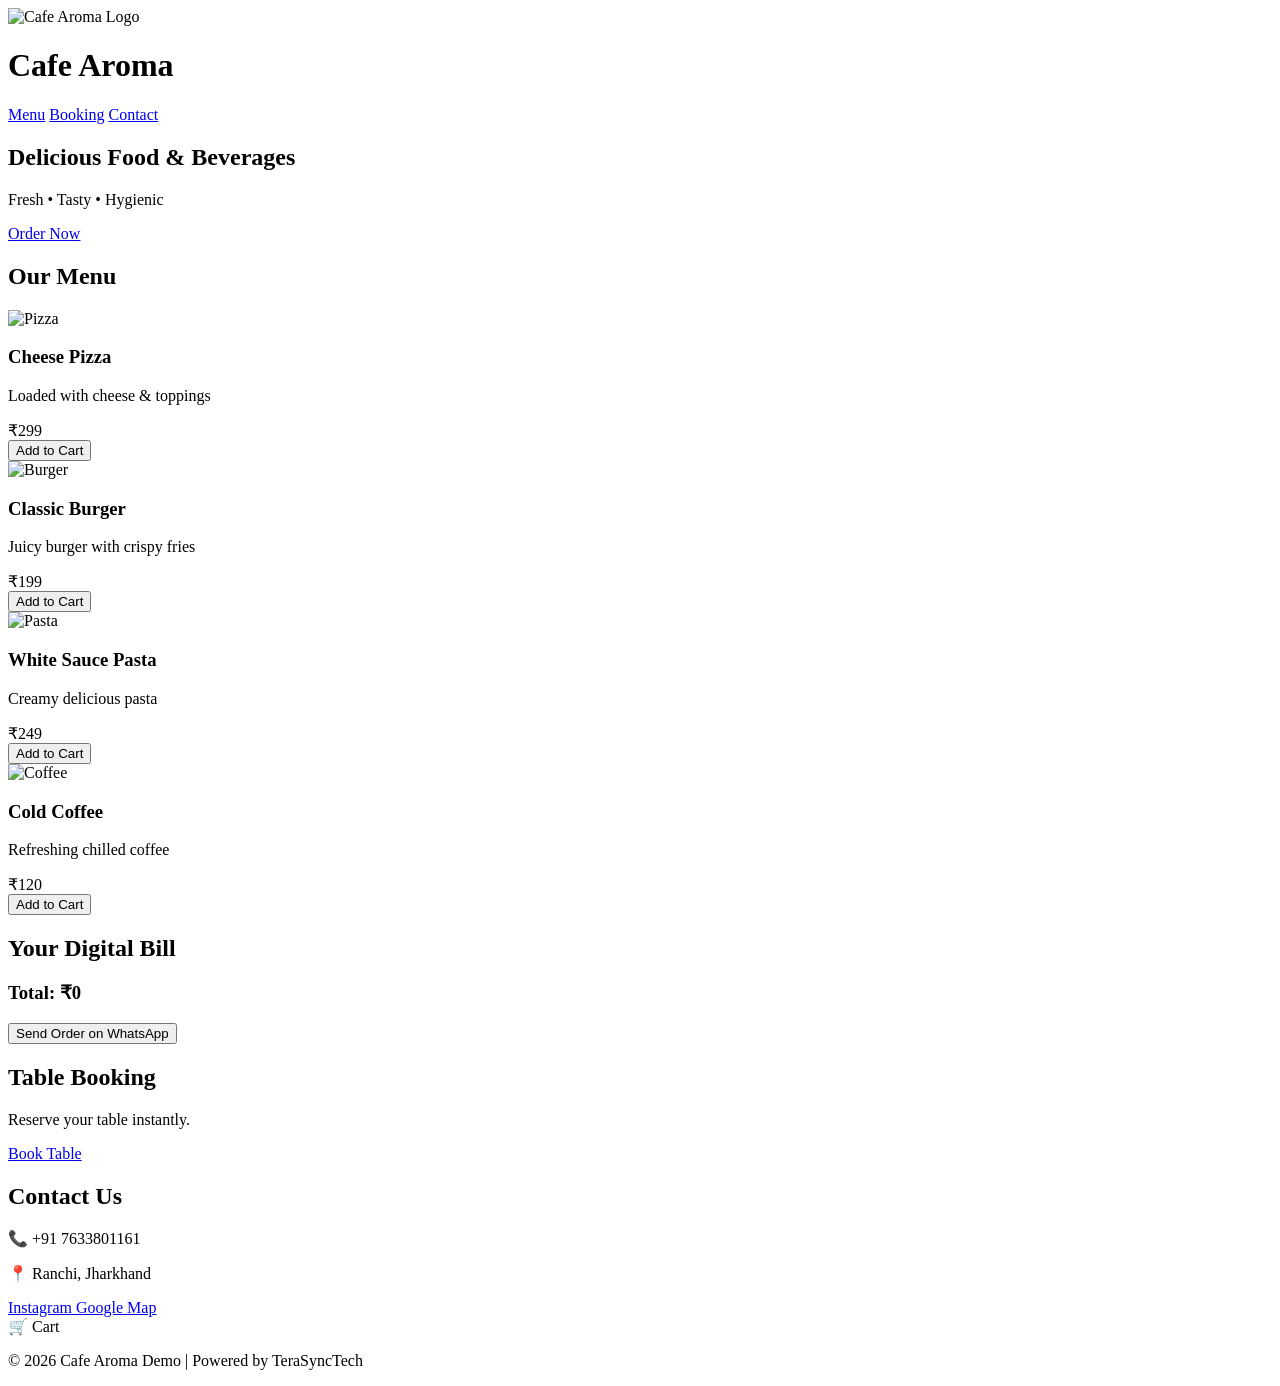
==== index.html @ dfd1656c "Add initial HTML structure for Cafe Aroma Demo" ====
<!DOCTYPE html>
<html lang="en">
<head>
<meta charset="UTF-8">
<meta name="viewport" content="width=device-width, initial-scale=1.0">

<title>Cafe Aroma Demo</title>

<link rel="stylesheet" href="style.css">

</head>
<body>

<!-- HEADER -->

<header>

<div class="logo-box">
<img src="logo.png" alt="Cafe Aroma Logo">
<h1>Cafe Aroma</h1>
</div>

<nav>
<a href="#menu">Menu</a>
<a href="#booking">Booking</a>
<a href="#contact">Contact</a>
</nav>

</header>

<!-- HERO -->

<section class="hero">

<h2>Delicious Food & Beverages</h2>

<p>Fresh • Tasty • Hygienic</p>

<a href="#menu" class="btn">Order Now</a>

</section>

<!-- MENU -->

<section id="menu" class="menu-section">

<h2>Our Menu</h2>

<div class="menu-grid">

<div class="card">
<img src="https://images.unsplash.com/photo-1513104890138-7c749659a591?q=80&w=1200&auto=format&fit=crop" alt="Pizza">
<div class="card-content">
<h3>Cheese Pizza</h3>
<p>Loaded with cheese & toppings</p>
<div class="price">₹299</div>
<button onclick="addToCart('Cheese Pizza',299)">Add to Cart</button>
</div>
</div>

<div class="card">
<img src="https://images.unsplash.com/photo-1568901346375-23c9450c58cd?q=80&w=1200&auto=format&fit=crop" alt="Burger">
<div class="card-content">
<h3>Classic Burger</h3>
<p>Juicy burger with crispy fries</p>
<div class="price">₹199</div>
<button onclick="addToCart('Classic Burger',199)">Add to Cart</button>
</div>
</div>

<div class="card">
<img src="https://images.unsplash.com/photo-1515003197210-e0cd71810b5f?q=80&w=1200&auto=format&fit=crop" alt="Pasta">
<div class="card-content">
<h3>White Sauce Pasta</h3>
<p>Creamy delicious pasta</p>
<div class="price">₹249</div>
<button onclick="addToCart('White Sauce Pasta',249)">Add to Cart</button>
</div>
</div>

<div class="card">
<img src="https://images.unsplash.com/photo-1509042239860-f550ce710b93?q=80&w=1200&auto=format&fit=crop" alt="Coffee">
<div class="card-content">
<h3>Cold Coffee</h3>
<p>Refreshing chilled coffee</p>
<div class="price">₹120</div>
<button onclick="addToCart('Cold Coffee',120)">Add to Cart</button>
</div>
</div>

</div>

</section>

<!-- DIGITAL BILL -->

<section class="bill-section">

<h2>Your Digital Bill</h2>

<div id="bill"></div>

<h3 id="total">Total: ₹0</h3>

<button class="whatsapp-btn" onclick="sendOrder()">
Send Order on WhatsApp
</button>

</section>

<!-- TABLE BOOKING -->

<section id="booking" class="booking">

<h2>Table Booking</h2>

<p>Reserve your table instantly.</p>

<a class="btn"
href="https://wa.me/917633801161?text=Hello%20I%20want%20to%20book%20a%20table">
Book Table
</a>

</section>

<!-- CONTACT -->

<section id="contact" class="contact">

<h2>Contact Us</h2>

<p>📞 +91 7633801161</p>

<p>📍 Ranchi, Jharkhand</p>

<div class="social-links">

<a target="_blank"
href="https://instagram.com">
Instagram
</a>

<a target="_blank"
href="https://maps.google.com">
Google Map
</a>

</div>

</section>

<!-- FLOATING CART -->

<div class="cart-floating" onclick="sendOrder()">
🛒 Cart
</div>

<footer>

<p>
© 2026 Cafe Aroma Demo | Powered by TeraSyncTech
</p>

</footer>

<script>

let cart = [];

function addToCart(item, price){

const existing = cart.find(p => p.item === item);

if(existing){
existing.qty++;
}
else{
cart.push({
item,
price,
qty:1
});
}

updateBill();

}

function updateBill(){

const bill = document.getElementById("bill");

bill.innerHTML = "";

let total = 0;

cart.forEach(product => {

const line = document.createElement("p");

line.innerHTML =
`${product.item} x ${product.qty} = ₹${product.price * product.qty}`;

bill.appendChild(line);

total += product.price * product.qty;

});

document.getElementById("total").innerHTML =
`Total: ₹${total}`;

}

function sendOrder(){

if(cart.length === 0){
alert("Cart is empty");
return;
}

let message =
"Hello Cafe Aroma,%0A%0AI want to order:%0A";

let total = 0;

cart.forEach(product => {

const lineTotal = product.price * product.qty;

message +=
`${product.item} x ${product.qty} = ₹${lineTotal}%0A`;

total += lineTotal;

});

message += `%0ATotal Bill: ₹${total}`;

window.open(
`https://wa.me/917633801161?text=${message}`,
"_blank"
);

}

</script>

</body>
</html>
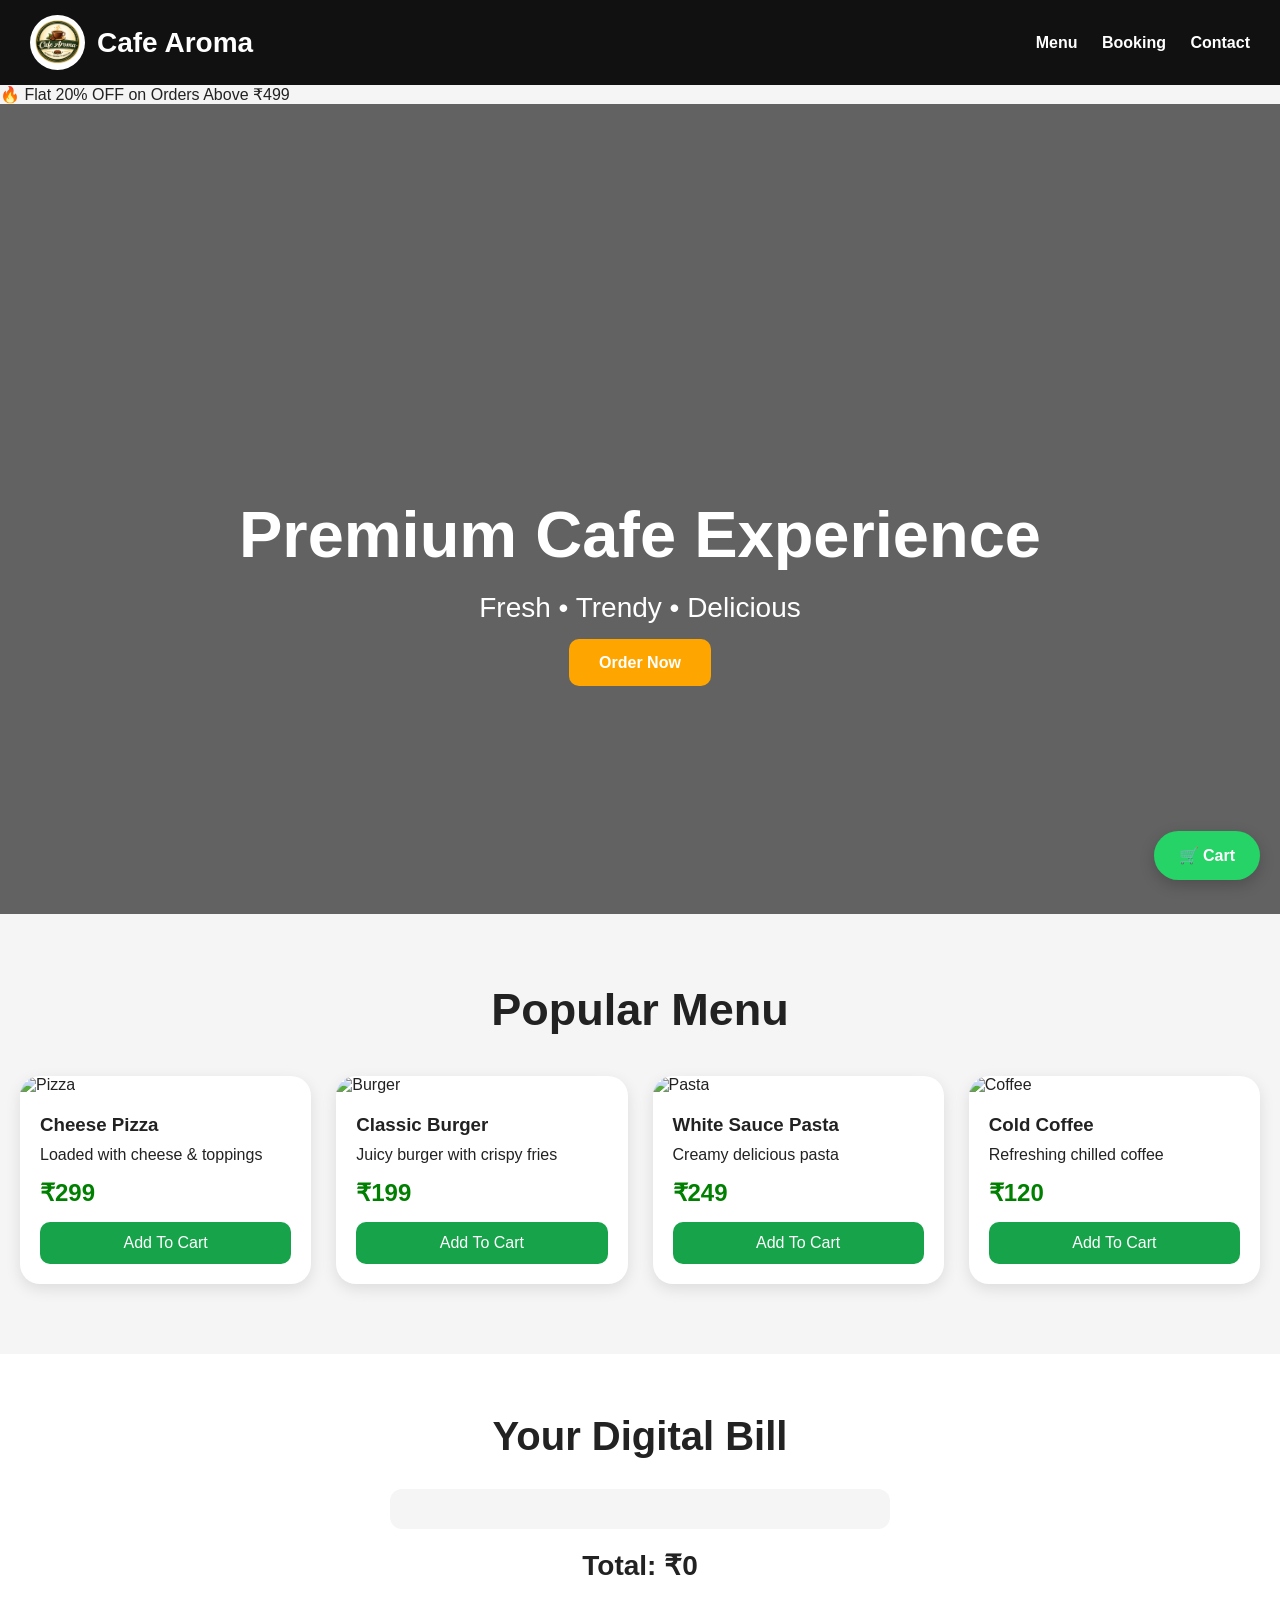
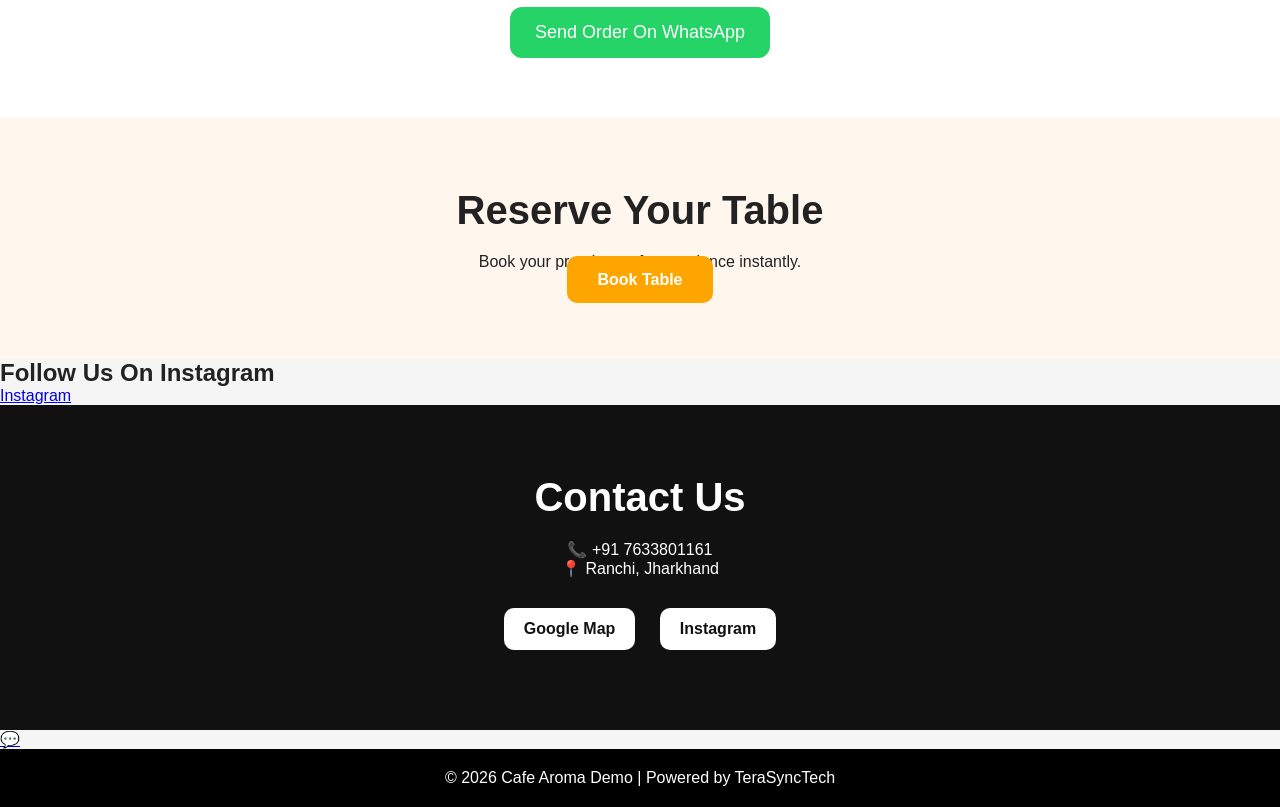
==== commit 2936fa94: "Enhance index.html with SEO and layout updates Updated HTML structure and added SEO metadata." ====
--- a/index.html
+++ b/index.html
@@ -1,14 +1,70 @@
 <!DOCTYPE html>
 <html lang="en">
+
 <head>
+
 <meta charset="UTF-8">
-<meta name="viewport" content="width=device-width, initial-scale=1.0">
+
+<meta name="viewport"
+content="width=device-width, initial-scale=1.0">
 
 <title>Cafe Aroma Demo</title>
 
-<link rel="stylesheet" href="style.css">
+<!-- SEO -->
+
+<meta name="description"
+content="Cafe Aroma Demo - Digital Restaurant Menu with WhatsApp Ordering">
+
+<meta name="keywords"
+content="Cafe, Restaurant, Digital Menu, Ranchi Cafe, WhatsApp Order">
+
+<meta name="author"
+content="TeraSyncTech">
+
+<!-- OPEN GRAPH -->
+
+<meta property="og:title"
+content="Cafe Aroma Demo">
+
+<meta property="og:description"
+content="Modern Digital Restaurant Menu with WhatsApp Ordering">
+
+<meta property="og:image"
+content="https://terasynctech.github.io/restaurant-menu-card/logo.png">
+
+<meta property="og:url"
+content="https://terasynctech.github.io/restaurant-menu-card/">
+
+<meta property="og:type"
+content="website">
+
+<!-- TWITTER -->
+
+<meta name="twitter:card"
+content="summary_large_image">
+
+<meta name="twitter:title"
+content="Cafe Aroma Demo">
+
+<meta name="twitter:description"
+content="Modern Digital Restaurant Menu">
+
+<meta name="twitter:image"
+content="https://terasynctech.github.io/restaurant-menu-card/logo.png">
+
+<!-- WEBSITE ICON -->
+
+<link rel="icon"
+type="image/png"
+href="logo.png">
+
+<!-- CSS -->
+
+<link rel="stylesheet"
+href="style.css">
 
 </head>
+
 <body>
 
 <!-- HEADER -->
@@ -16,76 +72,162 @@
 <header>
 
 <div class="logo-box">
-<img src="logo.png" alt="Cafe Aroma Logo">
+
+<img src="logo.png"
+alt="Cafe Aroma Logo">
+
 <h1>Cafe Aroma</h1>
+
 </div>
 
 <nav>
+
 <a href="#menu">Menu</a>
+
 <a href="#booking">Booking</a>
+
 <a href="#contact">Contact</a>
+
 </nav>
 
 </header>
 
-<!-- HERO -->
+<!-- OFFER -->
+
+<div class="offer-bar">
+
+🔥 Flat 20% OFF on Orders Above ₹499
+
+</div>
+
+<!-- HERO VIDEO -->
 
 <section class="hero">
 
-<h2>Delicious Food & Beverages</h2>
-
-<p>Fresh • Tasty • Hygienic</p>
-
-<a href="#menu" class="btn">Order Now</a>
+<video autoplay muted loop playsinline>
+
+<source
+src="https://cdn.coverr.co/videos/coverr-making-coffee-1560081420877?download=1080p"
+type="video/mp4">
+
+</video>
+
+<div class="hero-content">
+
+<h2>Premium Cafe Experience</h2>
+
+<p>Fresh • Trendy • Delicious</p>
+
+<a href="#menu"
+class="btn">
+
+Order Now
+
+</a>
+
+</div>
 
 </section>
 
 <!-- MENU -->
 
-<section id="menu" class="menu-section">
-
-<h2>Our Menu</h2>
+<section id="menu"
+class="menu-section">
+
+<h2>Popular Menu</h2>
 
 <div class="menu-grid">
 
+<!-- ITEM -->
+
 <div class="card">
-<img src="https://images.unsplash.com/photo-1513104890138-7c749659a591?q=80&w=1200&auto=format&fit=crop" alt="Pizza">
+
+<img src="https://images.unsplash.com/photo-1513104890138-7c749659a591?q=80&w=1200&auto=format&fit=crop"
+alt="Pizza">
+
 <div class="card-content">
+
 <h3>Cheese Pizza</h3>
+
 <p>Loaded with cheese & toppings</p>
+
 <div class="price">₹299</div>
-<button onclick="addToCart('Cheese Pizza',299)">Add to Cart</button>
-</div>
-</div>
+
+<button onclick="addToCart('Cheese Pizza',299)">
+Add To Cart
+</button>
+
+</div>
+
+</div>
+
+<!-- ITEM -->
 
 <div class="card">
-<img src="https://images.unsplash.com/photo-1568901346375-23c9450c58cd?q=80&w=1200&auto=format&fit=crop" alt="Burger">
+
+<img src="https://images.unsplash.com/photo-1568901346375-23c9450c58cd?q=80&w=1200&auto=format&fit=crop"
+alt="Burger">
+
 <div class="card-content">
+
 <h3>Classic Burger</h3>
+
 <p>Juicy burger with crispy fries</p>
+
 <div class="price">₹199</div>
-<button onclick="addToCart('Classic Burger',199)">Add to Cart</button>
-</div>
-</div>
+
+<button onclick="addToCart('Classic Burger',199)">
+Add To Cart
+</button>
+
+</div>
+
+</div>
+
+<!-- ITEM -->
 
 <div class="card">
-<img src="https://images.unsplash.com/photo-1515003197210-e0cd71810b5f?q=80&w=1200&auto=format&fit=crop" alt="Pasta">
+
+<img src="https://images.unsplash.com/photo-1515003197210-e0cd71810b5f?q=80&w=1200&auto=format&fit=crop"
+alt="Pasta">
+
 <div class="card-content">
+
 <h3>White Sauce Pasta</h3>
+
 <p>Creamy delicious pasta</p>
+
 <div class="price">₹249</div>
-<button onclick="addToCart('White Sauce Pasta',249)">Add to Cart</button>
-</div>
-</div>
+
+<button onclick="addToCart('White Sauce Pasta',249)">
+Add To Cart
+</button>
+
+</div>
+
+</div>
+
+<!-- ITEM -->
 
 <div class="card">
-<img src="https://images.unsplash.com/photo-1509042239860-f550ce710b93?q=80&w=1200&auto=format&fit=crop" alt="Coffee">
+
+<img src="https://images.unsplash.com/photo-1509042239860-f550ce710b93?q=80&w=1200&auto=format&fit=crop"
+alt="Coffee">
+
 <div class="card-content">
+
 <h3>Cold Coffee</h3>
+
 <p>Refreshing chilled coffee</p>
+
 <div class="price">₹120</div>
-<button onclick="addToCart('Cold Coffee',120)">Add to Cart</button>
-</div>
+
+<button onclick="addToCart('Cold Coffee',120)">
+Add To Cart
+</button>
+
+</div>
+
 </div>
 
 </div>
@@ -100,32 +242,58 @@
 
 <div id="bill"></div>
 
-<h3 id="total">Total: ₹0</h3>
-
-<button class="whatsapp-btn" onclick="sendOrder()">
-Send Order on WhatsApp
+<h3 id="total">
+Total: ₹0
+</h3>
+
+<button class="whatsapp-btn"
+onclick="sendOrder()">
+
+Send Order On WhatsApp
+
 </button>
 
 </section>
 
 <!-- TABLE BOOKING -->
 
-<section id="booking" class="booking">
-
-<h2>Table Booking</h2>
-
-<p>Reserve your table instantly.</p>
+<section id="booking"
+class="booking">
+
+<h2>Reserve Your Table</h2>
+
+<p>Book your premium cafe experience instantly.</p>
 
 <a class="btn"
+target="_blank"
 href="https://wa.me/917633801161?text=Hello%20I%20want%20to%20book%20a%20table">
+
 Book Table
+
+</a>
+
+</section>
+
+<!-- INSTAGRAM -->
+
+<section class="instagram-section">
+
+<h2>Follow Us On Instagram</h2>
+
+<a href="https://instagram.com"
+target="_blank"
+class="insta-btn">
+
+Instagram
+
 </a>
 
 </section>
 
 <!-- CONTACT -->
 
-<section id="contact" class="contact">
+<section id="contact"
+class="contact">
 
 <h2>Contact Us</h2>
 
@@ -134,52 +302,80 @@
 <p>📍 Ranchi, Jharkhand</p>
 
 <div class="social-links">
+
+<a target="_blank"
+href="https://maps.google.com">
+
+Google Map
+
+</a>
 
 <a target="_blank"
 href="https://instagram.com">
+
 Instagram
-</a>
-
-<a target="_blank"
-href="https://maps.google.com">
-Google Map
-</a>
-
-</div>
-
-</section>
+
+</a>
+
+</div>
+
+</section>
+
+<!-- FLOATING WHATSAPP -->
+
+<a href="https://wa.me/917633801161"
+target="_blank"
+class="whatsapp-float">
+
+💬
+
+</a>
 
 <!-- FLOATING CART -->
 
-<div class="cart-floating" onclick="sendOrder()">
+<div class="cart-floating"
+onclick="sendOrder()">
+
 🛒 Cart
-</div>
+
+</div>
+
+<!-- FOOTER -->
 
 <footer>
 
 <p>
-© 2026 Cafe Aroma Demo | Powered by TeraSyncTech
+
+© 2026 Cafe Aroma Demo |
+Powered by TeraSyncTech
+
 </p>
 
 </footer>
 
+<!-- SCRIPT -->
+
 <script>
 
 let cart = [];
 
 function addToCart(item, price){
 
-const existing = cart.find(p => p.item === item);
+const existing =
+cart.find(p => p.item === item);
 
 if(existing){
+
 existing.qty++;
-}
-else{
+
+}else{
+
 cart.push({
 item,
 price,
 qty:1
 });
+
 }
 
 updateBill();
@@ -188,7 +384,8 @@
 
 function updateBill(){
 
-const bill = document.getElementById("bill");
+const bill =
+document.getElementById("bill");
 
 bill.innerHTML = "";
 
@@ -196,18 +393,21 @@
 
 cart.forEach(product => {
 
-const line = document.createElement("p");
+const line =
+document.createElement("p");
 
 line.innerHTML =
 `${product.item} x ${product.qty} = ₹${product.price * product.qty}`;
 
 bill.appendChild(line);
 
-total += product.price * product.qty;
+total +=
+product.price * product.qty;
 
 });
 
-document.getElementById("total").innerHTML =
+document.getElementById("total")
+.innerHTML =
 `Total: ₹${total}`;
 
 }
@@ -215,8 +415,11 @@
 function sendOrder(){
 
 if(cart.length === 0){
+
 alert("Cart is empty");
+
 return;
+
 }
 
 let message =
@@ -226,7 +429,8 @@
 
 cart.forEach(product => {
 
-const lineTotal = product.price * product.qty;
+const lineTotal =
+product.price * product.qty;
 
 message +=
 `${product.item} x ${product.qty} = ₹${lineTotal}%0A`;
@@ -235,7 +439,8 @@
 
 });
 
-message += `%0ATotal Bill: ₹${total}`;
+message +=
+`%0ATotal Bill: ₹${total}`;
 
 window.open(
 `https://wa.me/917633801161?text=${message}`,
--- a/style.css
+++ b/style.css
@@ -0,0 +1,291 @@
+*{
+margin:0;
+padding:0;
+box-sizing:border-box;
+}
+
+body{
+font-family:Arial,sans-serif;
+background:#f5f5f5;
+color:#222;
+}
+
+/* HEADER */
+
+header{
+background:#111;
+padding:15px 30px;
+display:flex;
+justify-content:space-between;
+align-items:center;
+position:sticky;
+top:0;
+z-index:1000;
+}
+
+.logo-box{
+display:flex;
+align-items:center;
+gap:12px;
+}
+
+.logo-box img{
+width:55px;
+height:55px;
+border-radius:50%;
+object-fit:cover;
+background:white;
+}
+
+.logo-box h1{
+color:white;
+font-size:28px;
+}
+
+nav a{
+color:white;
+text-decoration:none;
+margin-left:20px;
+font-weight:bold;
+}
+
+nav a:hover{
+color:orange;
+}
+
+/* HERO */
+
+.hero{
+height:90vh;
+background:
+linear-gradient(rgba(0,0,0,0.6),
+rgba(0,0,0,0.6)),
+url('https://images.unsplash.com/photo-1504674900247-0877df9cc836?q=80&w=1600&auto=format&fit=crop');
+background-size:cover;
+background-position:center;
+display:flex;
+flex-direction:column;
+justify-content:center;
+align-items:center;
+text-align:center;
+color:white;
+padding:20px;
+}
+
+.hero h2{
+font-size:65px;
+margin-bottom:20px;
+}
+
+.hero p{
+font-size:28px;
+margin-bottom:30px;
+}
+
+.btn{
+background:orange;
+color:white;
+padding:15px 30px;
+text-decoration:none;
+border-radius:10px;
+font-weight:bold;
+}
+
+/* MENU */
+
+.menu-section{
+padding:70px 20px;
+}
+
+.menu-section h2{
+text-align:center;
+font-size:45px;
+margin-bottom:40px;
+}
+
+.menu-grid{
+display:grid;
+grid-template-columns:repeat(auto-fit,minmax(280px,1fr));
+gap:25px;
+}
+
+.card{
+background:white;
+border-radius:20px;
+overflow:hidden;
+box-shadow:0 5px 15px rgba(0,0,0,0.1);
+transition:0.3s;
+}
+
+.card:hover{
+transform:translateY(-8px);
+}
+
+.card img{
+width:100%;
+height:220px;
+object-fit:cover;
+}
+
+.card-content{
+padding:20px;
+}
+
+.card-content h3{
+margin-bottom:10px;
+}
+
+.price{
+font-size:24px;
+font-weight:bold;
+color:green;
+margin:15px 0;
+}
+
+.card button{
+width:100%;
+padding:12px;
+background:#16a34a;
+color:white;
+border:none;
+border-radius:10px;
+font-size:16px;
+cursor:pointer;
+}
+
+/* BILL */
+
+.bill-section{
+padding:60px 20px;
+background:white;
+text-align:center;
+}
+
+.bill-section h2{
+font-size:40px;
+margin-bottom:30px;
+}
+
+#bill{
+max-width:500px;
+margin:auto;
+text-align:left;
+padding:20px;
+background:#f5f5f5;
+border-radius:12px;
+}
+
+#bill p{
+margin-bottom:10px;
+}
+
+#total{
+margin-top:20px;
+font-size:28px;
+}
+
+.whatsapp-btn{
+margin-top:25px;
+padding:15px 25px;
+background:#25D366;
+color:white;
+border:none;
+border-radius:12px;
+font-size:18px;
+cursor:pointer;
+}
+
+/* BOOKING */
+
+.booking{
+padding:70px 20px;
+text-align:center;
+background:#fff7ed;
+}
+
+.booking h2{
+font-size:40px;
+margin-bottom:20px;
+}
+
+/* CONTACT */
+
+.contact{
+padding:70px 20px;
+background:#111;
+color:white;
+text-align:center;
+}
+
+.contact h2{
+font-size:40px;
+margin-bottom:20px;
+}
+
+.social-links{
+margin-top:20px;
+}
+
+.social-links a{
+display:inline-block;
+margin:10px;
+padding:12px 20px;
+background:white;
+color:#111;
+text-decoration:none;
+border-radius:10px;
+font-weight:bold;
+}
+
+/* FLOATING CART */
+
+.cart-floating{
+position:fixed;
+bottom:20px;
+right:20px;
+background:#25D366;
+color:white;
+padding:15px 25px;
+border-radius:50px;
+font-weight:bold;
+cursor:pointer;
+box-shadow:0 5px 15px rgba(0,0,0,0.2);
+}
+
+/* FOOTER */
+
+footer{
+background:black;
+color:white;
+text-align:center;
+padding:20px;
+}
+
+/* MOBILE */
+
+@media(max-width:768px){
+
+header{
+flex-direction:column;
+gap:15px;
+}
+
+.hero h2{
+font-size:40px;
+}
+
+.hero p{
+font-size:20px;
+}
+
+nav{
+display:flex;
+flex-wrap:wrap;
+justify-content:center;
+}
+
+nav a{
+margin:10px;
+}
+
+}
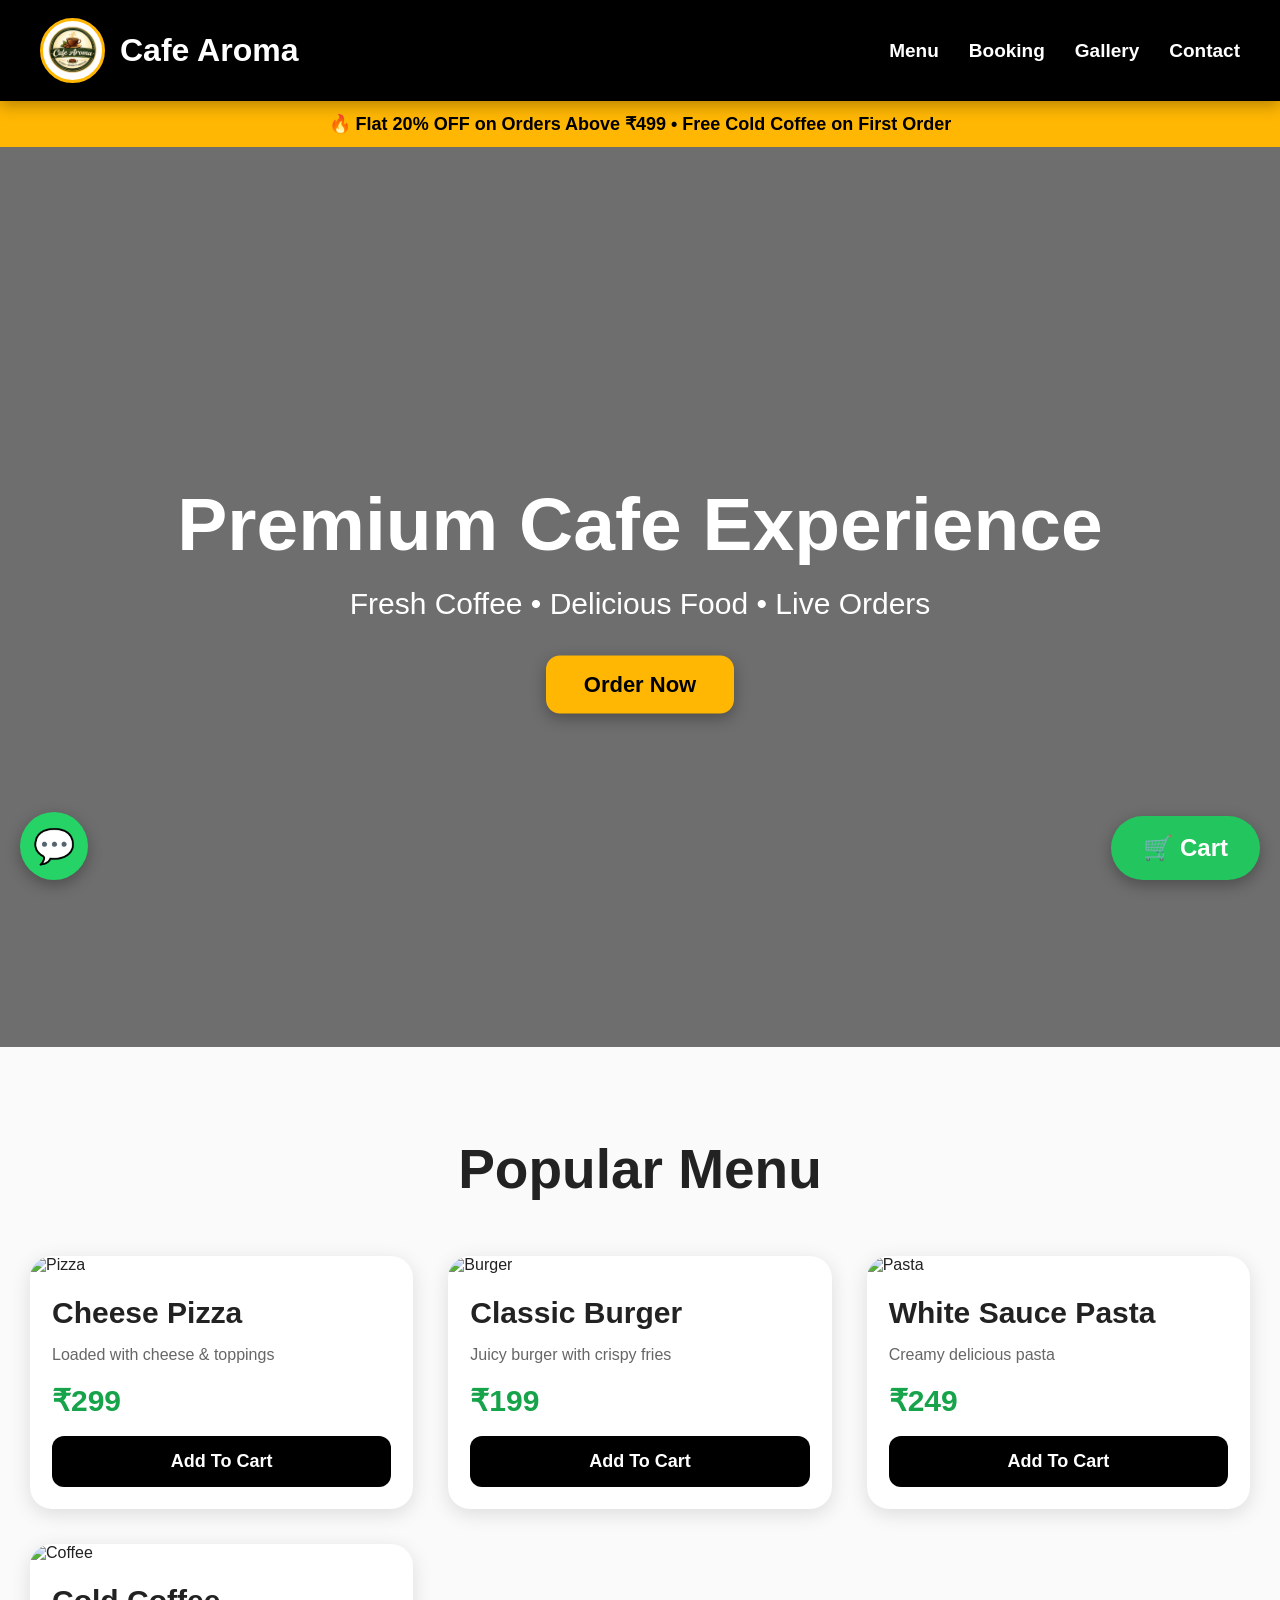
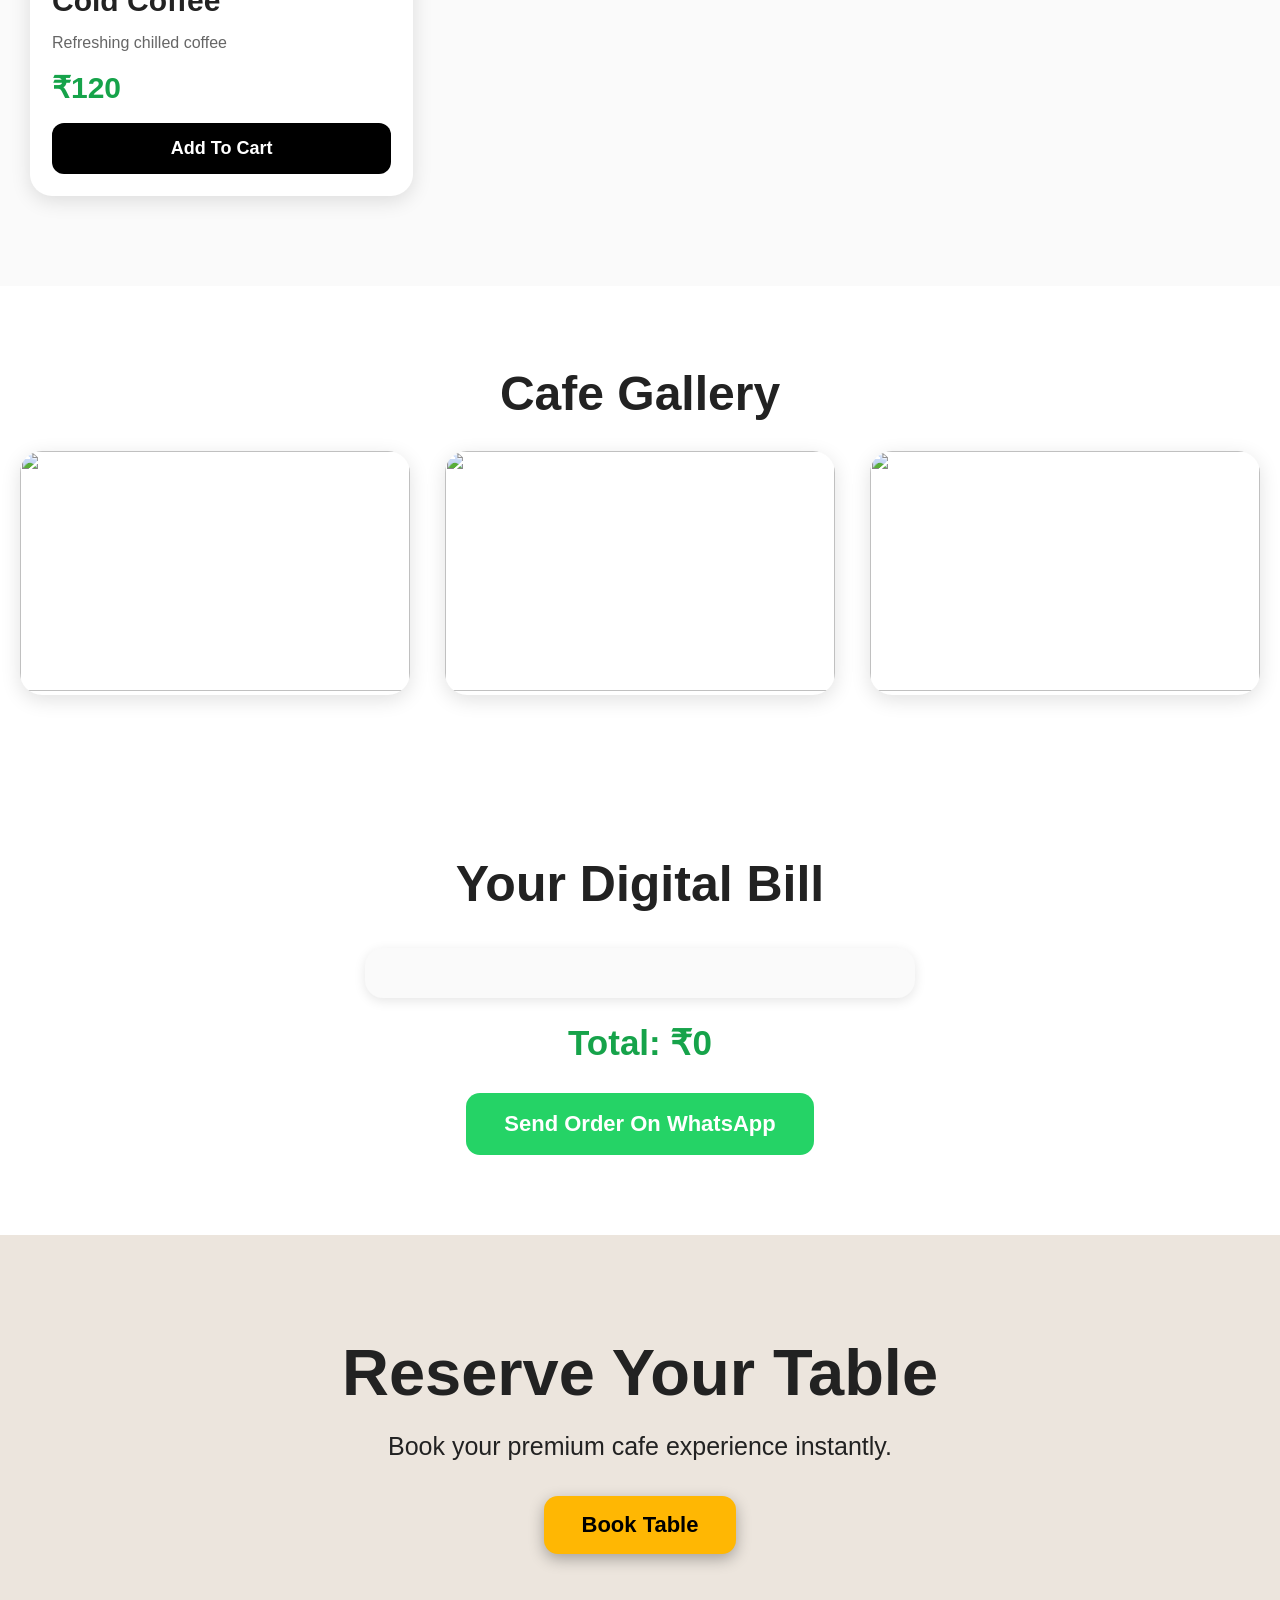
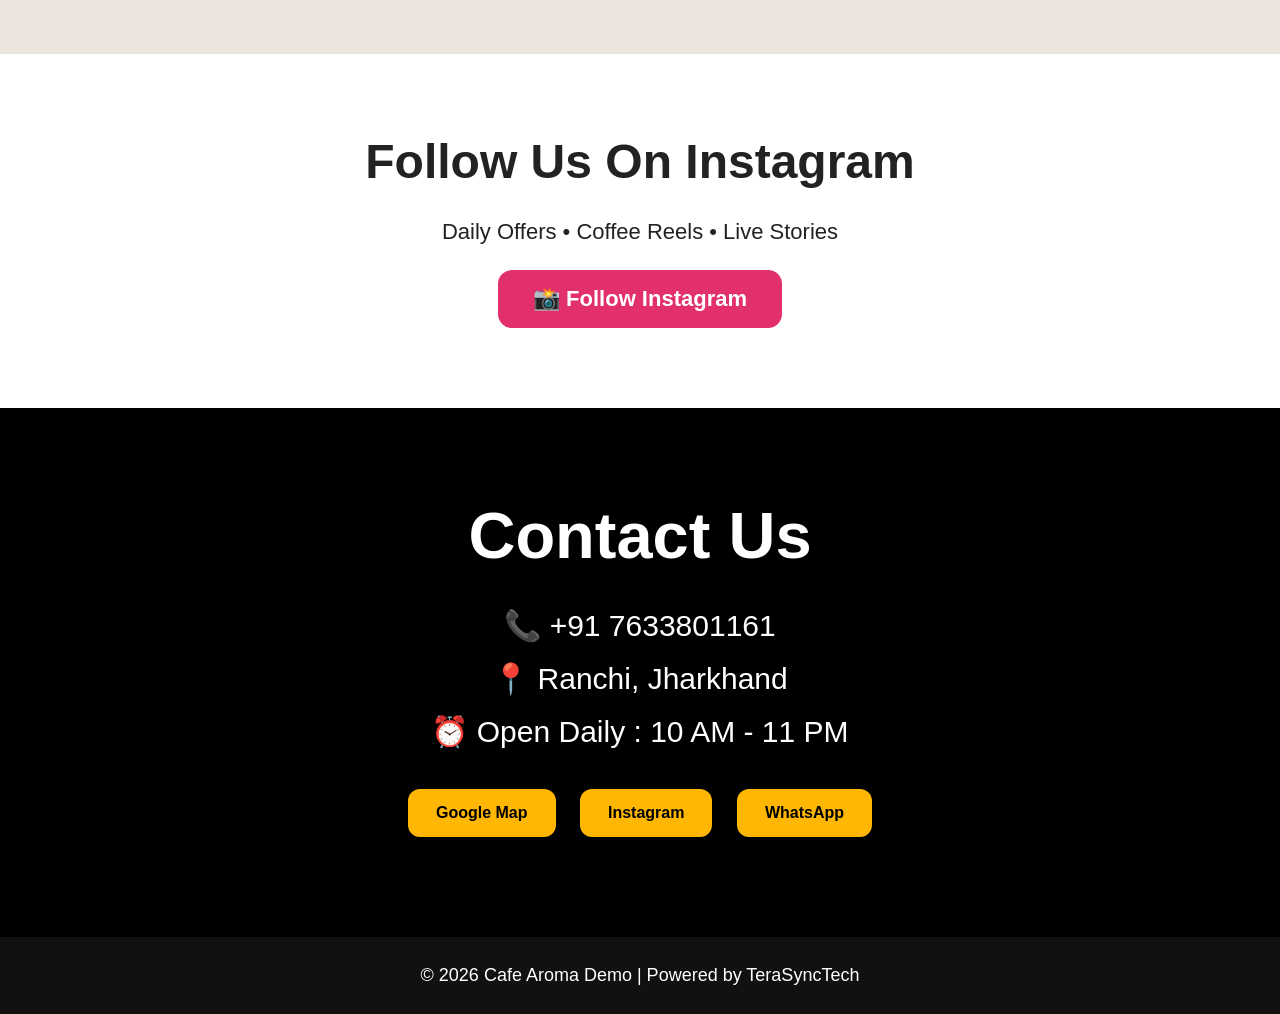
==== commit 370a8277: "Enhance index.html with gallery and content updates Updated the HTML structure by adding a gallery s" ====
--- a/index.html
+++ b/index.html
@@ -4,9 +4,7 @@
 <head>
 
 <meta charset="UTF-8">
-
-<meta name="viewport"
-content="width=device-width, initial-scale=1.0">
+<meta name="viewport" content="width=device-width, initial-scale=1.0">
 
 <title>Cafe Aroma Demo</title>
 
@@ -86,6 +84,8 @@
 
 <a href="#booking">Booking</a>
 
+<a href="#gallery">Gallery</a>
+
 <a href="#contact">Contact</a>
 
 </nav>
@@ -96,11 +96,11 @@
 
 <div class="offer-bar">
 
-🔥 Flat 20% OFF on Orders Above ₹499
-
-</div>
-
-<!-- HERO VIDEO -->
+🔥 Flat 20% OFF on Orders Above ₹499 • Free Cold Coffee on First Order
+
+</div>
+
+<!-- HERO -->
 
 <section class="hero">
 
@@ -116,7 +116,7 @@
 
 <h2>Premium Cafe Experience</h2>
 
-<p>Fresh • Trendy • Delicious</p>
+<p>Fresh Coffee • Delicious Food • Live Orders</p>
 
 <a href="#menu"
 class="btn">
@@ -234,6 +234,37 @@
 
 </section>
 
+<!-- GALLERY -->
+
+<section id="gallery"
+class="instagram-section">
+
+<h2>Cafe Gallery</h2>
+
+<div class="menu-grid">
+
+<div class="card">
+
+<img src="https://images.unsplash.com/photo-1554118811-1e0d58224f24?q=80&w=1200&auto=format&fit=crop">
+
+</div>
+
+<div class="card">
+
+<img src="https://images.unsplash.com/photo-1521017432531-fbd92d768814?q=80&w=1200&auto=format&fit=crop">
+
+</div>
+
+<div class="card">
+
+<img src="https://images.unsplash.com/photo-1495474472287-4d71bcdd2085?q=80&w=1200&auto=format&fit=crop">
+
+</div>
+
+</div>
+
+</section>
+
 <!-- DIGITAL BILL -->
 
 <section class="bill-section">
@@ -280,11 +311,13 @@
 
 <h2>Follow Us On Instagram</h2>
 
-<a href="https://instagram.com"
+<p>Daily Offers • Coffee Reels • Live Stories</p>
+
+<a href="https://instagram.com/terasynctech"
 target="_blank"
 class="insta-btn">
 
-Instagram
+📸 Follow Instagram
 
 </a>
 
@@ -301,6 +334,8 @@
 
 <p>📍 Ranchi, Jharkhand</p>
 
+<p>⏰ Open Daily : 10 AM - 11 PM</p>
+
 <div class="social-links">
 
 <a target="_blank"
@@ -311,9 +346,16 @@
 </a>
 
 <a target="_blank"
-href="https://instagram.com">
+href="https://instagram.com/terasynctech">
 
 Instagram
+
+</a>
+
+<a target="_blank"
+href="https://wa.me/917633801161">
+
+WhatsApp
 
 </a>
 
--- a/style.css
+++ b/style.css
@@ -1,264 +1,430 @@
 *{
-margin:0;
-padding:0;
-box-sizing:border-box;
+  margin:0;
+  padding:0;
+  box-sizing:border-box;
+  scroll-behavior:smooth;
 }
 
 body{
-font-family:Arial,sans-serif;
-background:#f5f5f5;
-color:#222;
+  font-family:Arial, sans-serif;
+  background:#f5f5f5;
+  color:#222;
+  overflow-x:hidden;
 }
 
 /* HEADER */
 
 header{
-background:#111;
-padding:15px 30px;
-display:flex;
-justify-content:space-between;
-align-items:center;
-position:sticky;
-top:0;
-z-index:1000;
+  background:#000;
+  color:#fff;
+  display:flex;
+  justify-content:space-between;
+  align-items:center;
+  padding:18px 40px;
+  position:sticky;
+  top:0;
+  z-index:1000;
+  box-shadow:0 4px 15px rgba(0,0,0,0.3);
 }
 
 .logo-box{
-display:flex;
-align-items:center;
-gap:12px;
+  display:flex;
+  align-items:center;
+  gap:15px;
 }
 
 .logo-box img{
-width:55px;
-height:55px;
-border-radius:50%;
-object-fit:cover;
-background:white;
+  width:65px;
+  height:65px;
+  border-radius:50%;
+  object-fit:cover;
+  background:white;
+  border:3px solid #ffb703;
 }
 
 .logo-box h1{
-color:white;
-font-size:28px;
+  font-size:32px;
+  color:#fff;
+}
+
+nav{
+  display:flex;
+  gap:30px;
 }
 
 nav a{
-color:white;
-text-decoration:none;
-margin-left:20px;
-font-weight:bold;
+  color:white;
+  text-decoration:none;
+  font-size:19px;
+  font-weight:bold;
+  transition:0.3s;
 }
 
 nav a:hover{
-color:orange;
+  color:#ffb703;
+}
+
+/* OFFER BAR */
+
+.offer-bar{
+  background:#ffb703;
+  color:#000;
+  text-align:center;
+  padding:12px;
+  font-weight:bold;
+  font-size:18px;
+  animation:blink 2s infinite;
+}
+
+@keyframes blink{
+  50%{
+    opacity:0.8;
+  }
 }
 
 /* HERO */
 
 .hero{
-height:90vh;
-background:
-linear-gradient(rgba(0,0,0,0.6),
-rgba(0,0,0,0.6)),
-url('https://images.unsplash.com/photo-1504674900247-0877df9cc836?q=80&w=1600&auto=format&fit=crop');
-background-size:cover;
-background-position:center;
-display:flex;
-flex-direction:column;
-justify-content:center;
-align-items:center;
-text-align:center;
-color:white;
-padding:20px;
-}
-
-.hero h2{
-font-size:65px;
-margin-bottom:20px;
-}
-
-.hero p{
-font-size:28px;
-margin-bottom:30px;
+  position:relative;
+  height:100vh;
+  overflow:hidden;
+}
+
+.hero video{
+  width:100%;
+  height:100%;
+  object-fit:cover;
+}
+
+.hero::after{
+  content:"";
+  position:absolute;
+  top:0;
+  left:0;
+  width:100%;
+  height:100%;
+  background:rgba(0,0,0,0.55);
+}
+
+.hero-content{
+  position:absolute;
+  top:50%;
+  left:50%;
+  transform:translate(-50%,-50%);
+  text-align:center;
+  color:white;
+  z-index:2;
+  width:90%;
+}
+
+.hero-content h2{
+  font-size:75px;
+  margin-bottom:20px;
+  animation:fadeUp 1s ease;
+}
+
+.hero-content p{
+  font-size:30px;
+  margin-bottom:35px;
+  animation:fadeUp 1.5s ease;
+}
+
+@keyframes fadeUp{
+  from{
+    opacity:0;
+    transform:translateY(40px);
+  }
+  to{
+    opacity:1;
+    transform:translateY(0);
+  }
 }
 
 .btn{
-background:orange;
-color:white;
-padding:15px 30px;
-text-decoration:none;
-border-radius:10px;
-font-weight:bold;
+  display:inline-block;
+  background:#ffb703;
+  color:#000;
+  padding:16px 38px;
+  border-radius:14px;
+  text-decoration:none;
+  font-weight:bold;
+  font-size:22px;
+  transition:0.3s;
+  box-shadow:0 5px 15px rgba(0,0,0,0.3);
+}
+
+.btn:hover{
+  transform:scale(1.07);
+  background:#ffd166;
 }
 
 /* MENU */
 
 .menu-section{
-padding:70px 20px;
+  padding:90px 30px;
+  background:#fafafa;
 }
 
 .menu-section h2{
-text-align:center;
-font-size:45px;
-margin-bottom:40px;
+  text-align:center;
+  font-size:55px;
+  margin-bottom:55px;
 }
 
 .menu-grid{
-display:grid;
-grid-template-columns:repeat(auto-fit,minmax(280px,1fr));
-gap:25px;
+  display:grid;
+  grid-template-columns:repeat(auto-fit,minmax(280px,1fr));
+  gap:35px;
 }
 
 .card{
-background:white;
-border-radius:20px;
-overflow:hidden;
-box-shadow:0 5px 15px rgba(0,0,0,0.1);
-transition:0.3s;
+  background:white;
+  border-radius:22px;
+  overflow:hidden;
+  box-shadow:0 5px 20px rgba(0,0,0,0.12);
+  transition:0.4s;
 }
 
 .card:hover{
-transform:translateY(-8px);
+  transform:translateY(-12px);
 }
 
 .card img{
-width:100%;
-height:220px;
-object-fit:cover;
+  width:100%;
+  height:240px;
+  object-fit:cover;
 }
 
 .card-content{
-padding:20px;
+  padding:22px;
 }
 
 .card-content h3{
-margin-bottom:10px;
+  font-size:30px;
+  margin-bottom:12px;
+}
+
+.card-content p{
+  color:#666;
+  margin-bottom:15px;
+  line-height:1.6;
 }
 
 .price{
-font-size:24px;
-font-weight:bold;
-color:green;
-margin:15px 0;
+  color:#16a34a;
+  font-size:30px;
+  font-weight:bold;
+  margin-bottom:18px;
 }
 
 .card button{
-width:100%;
-padding:12px;
-background:#16a34a;
-color:white;
-border:none;
-border-radius:10px;
-font-size:16px;
-cursor:pointer;
+  width:100%;
+  padding:15px;
+  border:none;
+  border-radius:12px;
+  background:#000;
+  color:white;
+  font-size:18px;
+  font-weight:bold;
+  cursor:pointer;
+  transition:0.3s;
+}
+
+.card button:hover{
+  background:#ffb703;
+  color:black;
 }
 
 /* BILL */
 
 .bill-section{
-padding:60px 20px;
-background:white;
-text-align:center;
+  background:white;
+  padding:80px 20px;
+  text-align:center;
 }
 
 .bill-section h2{
-font-size:40px;
-margin-bottom:30px;
+  font-size:50px;
+  margin-bottom:35px;
 }
 
 #bill{
-max-width:500px;
-margin:auto;
-text-align:left;
-padding:20px;
-background:#f5f5f5;
-border-radius:12px;
+  max-width:550px;
+  margin:auto;
+  text-align:left;
+  font-size:22px;
+  margin-bottom:25px;
+  background:#fafafa;
+  padding:25px;
+  border-radius:18px;
+  box-shadow:0 3px 12px rgba(0,0,0,0.1);
 }
 
 #bill p{
-margin-bottom:10px;
+  margin-bottom:12px;
 }
 
 #total{
-margin-top:20px;
-font-size:28px;
+  font-size:35px;
+  margin-bottom:30px;
+  color:#16a34a;
 }
 
 .whatsapp-btn{
-margin-top:25px;
-padding:15px 25px;
-background:#25D366;
-color:white;
-border:none;
-border-radius:12px;
-font-size:18px;
-cursor:pointer;
+  background:#25D366;
+  color:white;
+  border:none;
+  padding:18px 38px;
+  border-radius:14px;
+  font-size:22px;
+  cursor:pointer;
+  font-weight:bold;
+  transition:0.3s;
+}
+
+.whatsapp-btn:hover{
+  transform:scale(1.05);
 }
 
 /* BOOKING */
 
 .booking{
-padding:70px 20px;
-text-align:center;
-background:#fff7ed;
+  padding:100px 20px;
+  background:#ece5dd;
+  text-align:center;
 }
 
 .booking h2{
-font-size:40px;
-margin-bottom:20px;
+  font-size:65px;
+  margin-bottom:22px;
+}
+
+.booking p{
+  font-size:25px;
+  margin-bottom:35px;
+}
+
+/* INSTAGRAM */
+
+.instagram-section{
+  background:white;
+  padding:80px 20px;
+  text-align:center;
+}
+
+.instagram-section h2{
+  font-size:48px;
+  margin-bottom:30px;
+}
+
+.instagram-section p{
+  font-size:22px;
+  margin-bottom:25px;
+}
+
+.insta-btn{
+  display:inline-block;
+  background:#E1306C;
+  color:white;
+  padding:16px 35px;
+  border-radius:14px;
+  text-decoration:none;
+  font-size:22px;
+  font-weight:bold;
+  transition:0.3s;
+}
+
+.insta-btn:hover{
+  transform:scale(1.05);
 }
 
 /* CONTACT */
 
 .contact{
-padding:70px 20px;
-background:#111;
-color:white;
-text-align:center;
+  background:#000;
+  color:white;
+  text-align:center;
+  padding:90px 20px;
 }
 
 .contact h2{
-font-size:40px;
-margin-bottom:20px;
+  font-size:65px;
+  margin-bottom:35px;
+}
+
+.contact p{
+  font-size:30px;
+  margin-bottom:18px;
 }
 
 .social-links{
-margin-top:20px;
+  margin-top:30px;
 }
 
 .social-links a{
-display:inline-block;
-margin:10px;
-padding:12px 20px;
-background:white;
-color:#111;
-text-decoration:none;
-border-radius:10px;
-font-weight:bold;
-}
-
-/* FLOATING CART */
+  display:inline-block;
+  margin:10px;
+  background:#ffb703;
+  color:black;
+  padding:15px 28px;
+  border-radius:12px;
+  text-decoration:none;
+  font-weight:bold;
+  transition:0.3s;
+}
+
+.social-links a:hover{
+  transform:scale(1.05);
+}
+
+/* FLOATING BUTTONS */
+
+.whatsapp-float{
+  position:fixed;
+  bottom:20px;
+  left:20px;
+  width:68px;
+  height:68px;
+  background:#25D366;
+  color:white;
+  border-radius:50%;
+  display:flex;
+  justify-content:center;
+  align-items:center;
+  text-decoration:none;
+  font-size:34px;
+  z-index:999;
+  box-shadow:0 5px 15px rgba(0,0,0,0.3);
+}
 
 .cart-floating{
-position:fixed;
-bottom:20px;
-right:20px;
-background:#25D366;
-color:white;
-padding:15px 25px;
-border-radius:50px;
-font-weight:bold;
-cursor:pointer;
-box-shadow:0 5px 15px rgba(0,0,0,0.2);
+  position:fixed;
+  bottom:20px;
+  right:20px;
+  background:#22c55e;
+  color:white;
+  padding:18px 32px;
+  border-radius:50px;
+  font-size:24px;
+  font-weight:bold;
+  cursor:pointer;
+  z-index:999;
+  box-shadow:0 5px 15px rgba(0,0,0,0.3);
+  transition:0.3s;
+}
+
+.cart-floating:hover{
+  transform:scale(1.05);
 }
 
 /* FOOTER */
 
 footer{
-background:black;
-color:white;
-text-align:center;
-padding:20px;
+  background:#111;
+  color:white;
+  text-align:center;
+  padding:28px;
+  font-size:18px;
 }
 
 /* MOBILE */
@@ -266,26 +432,82 @@
 @media(max-width:768px){
 
 header{
-flex-direction:column;
-gap:15px;
-}
-
-.hero h2{
-font-size:40px;
-}
-
-.hero p{
-font-size:20px;
+  flex-direction:column;
+  gap:15px;
+  padding:18px;
+}
+
+.logo-box h1{
+  font-size:24px;
 }
 
 nav{
-display:flex;
-flex-wrap:wrap;
-justify-content:center;
+  gap:15px;
+  flex-wrap:wrap;
+  justify-content:center;
 }
 
 nav a{
-margin:10px;
-}
-
-}
+  font-size:16px;
+}
+
+.hero{
+  height:90vh;
+}
+
+.hero-content h2{
+  font-size:42px;
+}
+
+.hero-content p{
+  font-size:20px;
+}
+
+.btn{
+  font-size:18px;
+  padding:14px 25px;
+}
+
+.menu-section h2,
+.contact h2,
+.booking h2,
+.bill-section h2{
+  font-size:38px;
+}
+
+.contact p{
+  font-size:20px;
+}
+
+.card-content h3{
+  font-size:24px;
+}
+
+.price{
+  font-size:24px;
+}
+
+.booking p,
+.instagram-section p{
+  font-size:18px;
+}
+
+#bill{
+  font-size:18px;
+}
+
+#total{
+  font-size:28px;
+}
+
+.whatsapp-btn,
+.insta-btn{
+  font-size:18px;
+}
+
+.cart-floating{
+  font-size:20px;
+  padding:14px 24px;
+}
+
+}
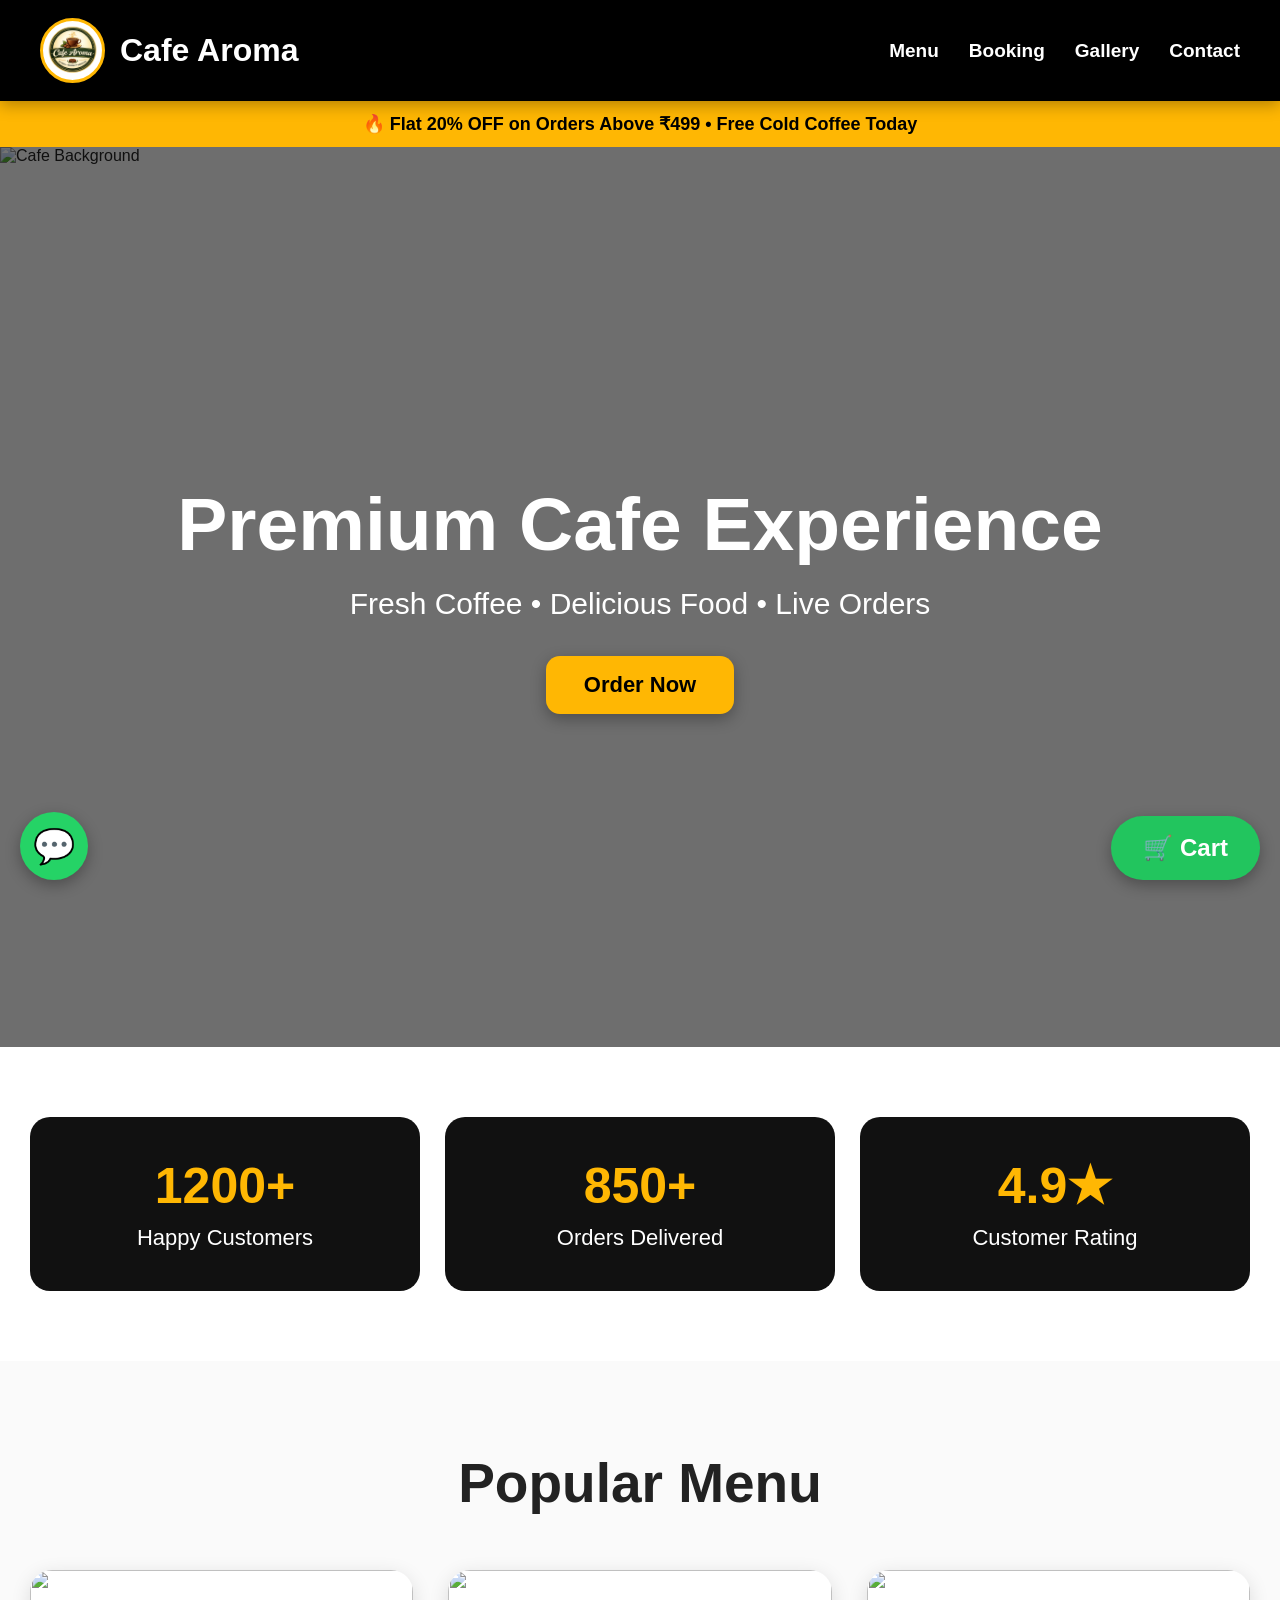
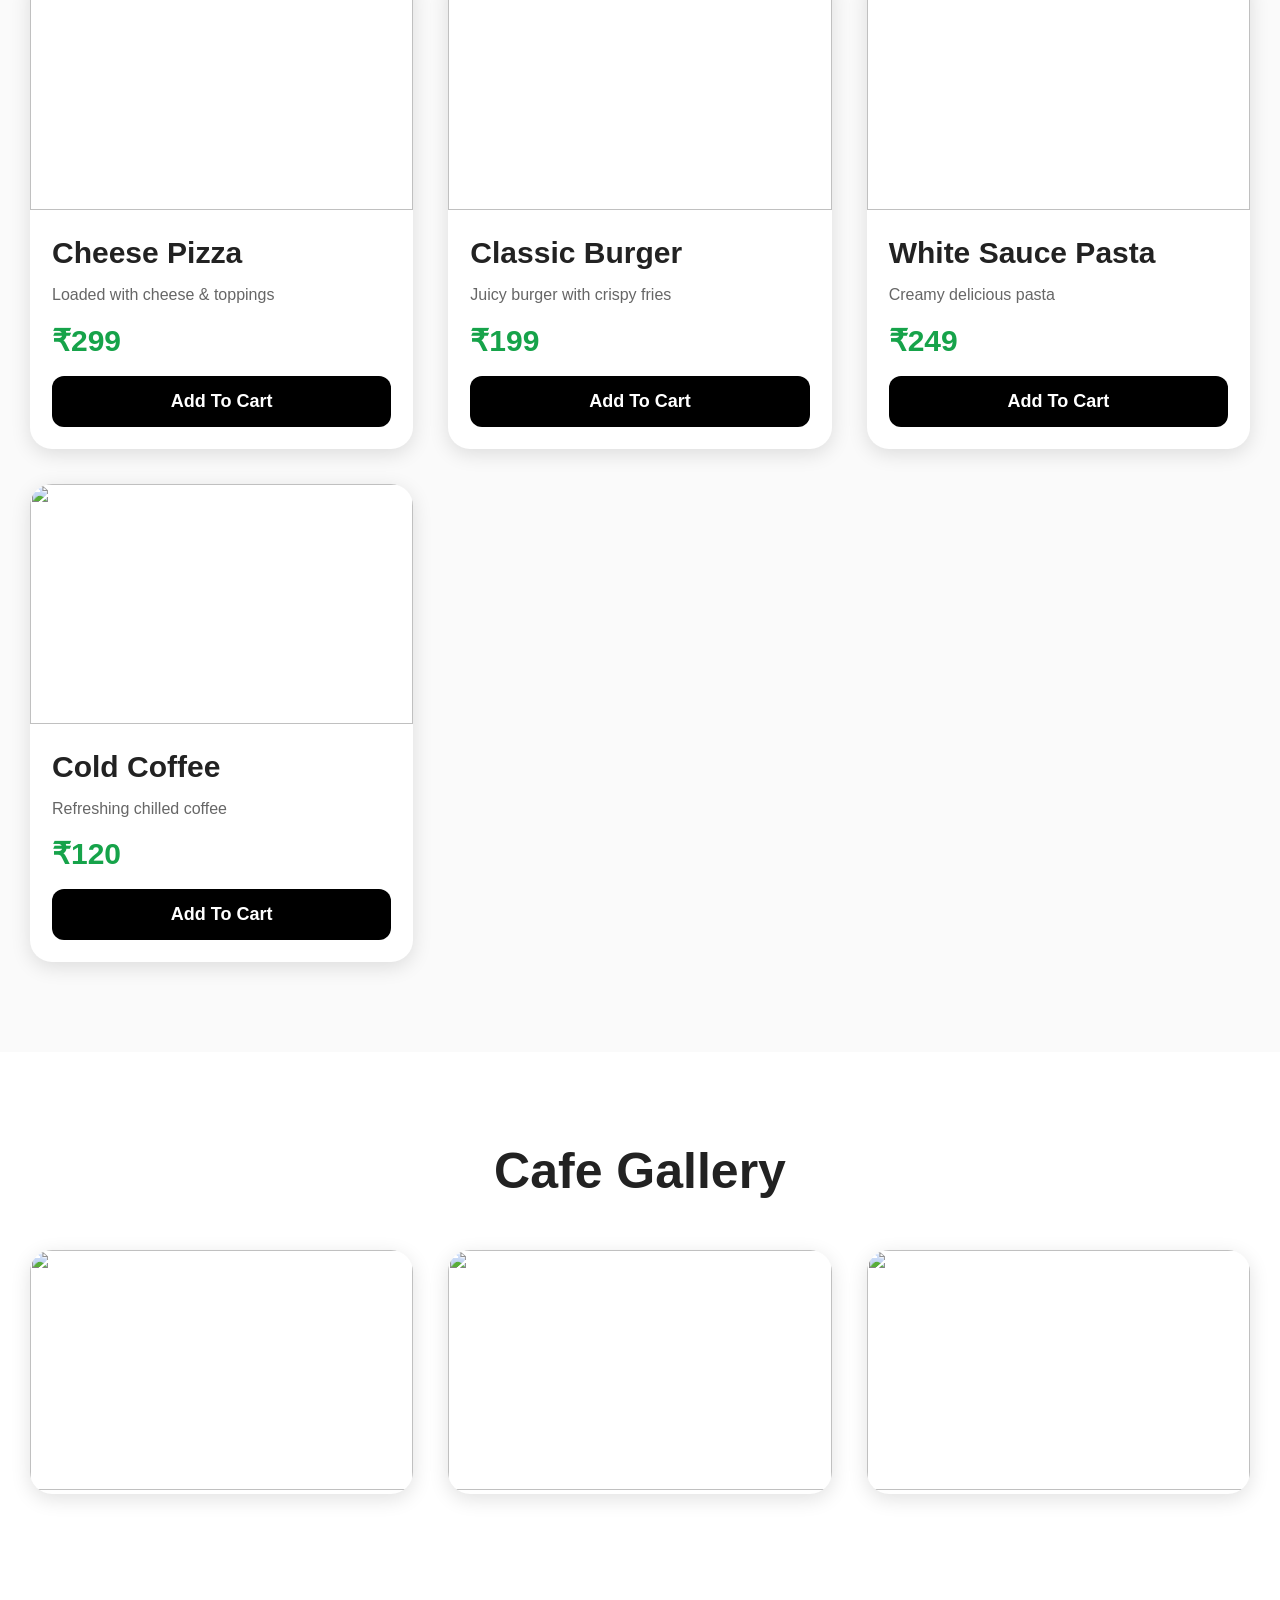
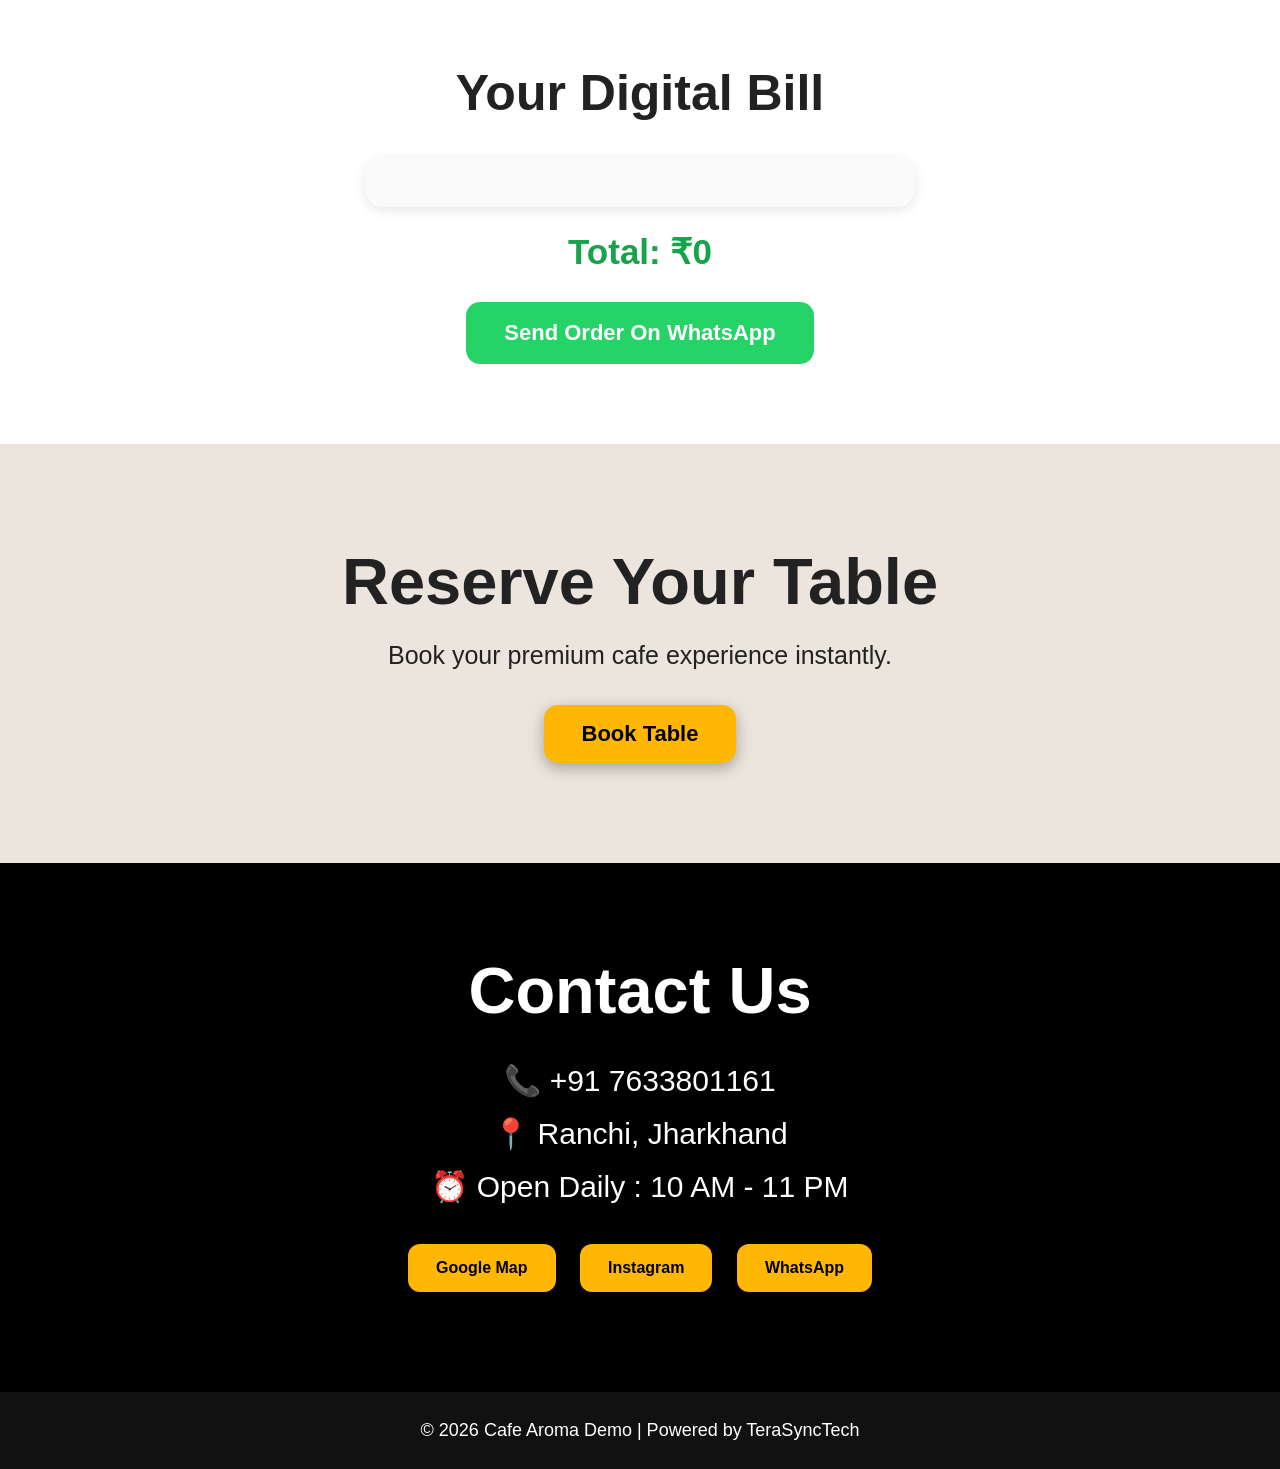
==== commit d4abba63: "Refactor index.html by removing SEO tags and adding features Removed SEO and social media meta tags," ====
--- a/index.html
+++ b/index.html
@@ -8,19 +8,9 @@
 
 <title>Cafe Aroma Demo</title>
 
-<!-- SEO -->
-
 <meta name="description"
 content="Cafe Aroma Demo - Digital Restaurant Menu with WhatsApp Ordering">
 
-<meta name="keywords"
-content="Cafe, Restaurant, Digital Menu, Ranchi Cafe, WhatsApp Order">
-
-<meta name="author"
-content="TeraSyncTech">
-
-<!-- OPEN GRAPH -->
-
 <meta property="og:title"
 content="Cafe Aroma Demo">
 
@@ -35,29 +25,11 @@
 
 <meta property="og:type"
 content="website">
-
-<!-- TWITTER -->
-
-<meta name="twitter:card"
-content="summary_large_image">
-
-<meta name="twitter:title"
-content="Cafe Aroma Demo">
-
-<meta name="twitter:description"
-content="Modern Digital Restaurant Menu">
-
-<meta name="twitter:image"
-content="https://terasynctech.github.io/restaurant-menu-card/logo.png">
-
-<!-- WEBSITE ICON -->
 
 <link rel="icon"
 type="image/png"
 href="logo.png">
 
-<!-- CSS -->
-
 <link rel="stylesheet"
 href="style.css">
 
@@ -81,11 +53,8 @@
 <nav>
 
 <a href="#menu">Menu</a>
-
 <a href="#booking">Booking</a>
-
 <a href="#gallery">Gallery</a>
-
 <a href="#contact">Contact</a>
 
 </nav>
@@ -96,7 +65,7 @@
 
 <div class="offer-bar">
 
-🔥 Flat 20% OFF on Orders Above ₹499 • Free Cold Coffee on First Order
+🔥 Flat 20% OFF on Orders Above ₹499 • Free Cold Coffee Today
 
 </div>
 
@@ -104,13 +73,23 @@
 
 <section class="hero">
 
+<!-- FALLBACK HERO IMAGE -->
+
+<img class="hero-bg"
+src="https://images.unsplash.com/photo-1495474472287-4d71bcdd2085?q=80&w=1600&auto=format&fit=crop"
+alt="Cafe Background">
+
+<!-- VIDEO -->
+
 <video autoplay muted loop playsinline>
 
 <source
-src="https://cdn.coverr.co/videos/coverr-making-coffee-1560081420877?download=1080p"
+src="https://cdn.coverr.co/videos/coverr-barista-making-coffee-1560081420877?download=1080p"
 type="video/mp4">
 
 </video>
+
+<div class="hero-overlay"></div>
 
 <div class="hero-content">
 
@@ -129,6 +108,33 @@
 
 </section>
 
+<!-- LIVE COUNTER -->
+
+<section class="counter-section">
+
+<div class="counter-box">
+
+<h2>1200+</h2>
+<p>Happy Customers</p>
+
+</div>
+
+<div class="counter-box">
+
+<h2>850+</h2>
+<p>Orders Delivered</p>
+
+</div>
+
+<div class="counter-box">
+
+<h2>4.9★</h2>
+<p>Customer Rating</p>
+
+</div>
+
+</section>
+
 <!-- MENU -->
 
 <section id="menu"
@@ -138,12 +144,9 @@
 
 <div class="menu-grid">
 
-<!-- ITEM -->
-
-<div class="card">
-
-<img src="https://images.unsplash.com/photo-1513104890138-7c749659a591?q=80&w=1200&auto=format&fit=crop"
-alt="Pizza">
+<div class="card">
+
+<img src="https://images.unsplash.com/photo-1513104890138-7c749659a591?q=80&w=1200&auto=format&fit=crop">
 
 <div class="card-content">
 
@@ -161,12 +164,9 @@
 
 </div>
 
-<!-- ITEM -->
-
-<div class="card">
-
-<img src="https://images.unsplash.com/photo-1568901346375-23c9450c58cd?q=80&w=1200&auto=format&fit=crop"
-alt="Burger">
+<div class="card">
+
+<img src="https://images.unsplash.com/photo-1568901346375-23c9450c58cd?q=80&w=1200&auto=format&fit=crop">
 
 <div class="card-content">
 
@@ -184,12 +184,9 @@
 
 </div>
 
-<!-- ITEM -->
-
-<div class="card">
-
-<img src="https://images.unsplash.com/photo-1515003197210-e0cd71810b5f?q=80&w=1200&auto=format&fit=crop"
-alt="Pasta">
+<div class="card">
+
+<img src="https://images.unsplash.com/photo-1515003197210-e0cd71810b5f?q=80&w=1200&auto=format&fit=crop">
 
 <div class="card-content">
 
@@ -207,12 +204,9 @@
 
 </div>
 
-<!-- ITEM -->
-
-<div class="card">
-
-<img src="https://images.unsplash.com/photo-1509042239860-f550ce710b93?q=80&w=1200&auto=format&fit=crop"
-alt="Coffee">
+<div class="card">
+
+<img src="https://images.unsplash.com/photo-1509042239860-f550ce710b93?q=80&w=1200&auto=format&fit=crop">
 
 <div class="card-content">
 
@@ -237,28 +231,22 @@
 <!-- GALLERY -->
 
 <section id="gallery"
-class="instagram-section">
+class="gallery-section">
 
 <h2>Cafe Gallery</h2>
 
 <div class="menu-grid">
 
 <div class="card">
-
 <img src="https://images.unsplash.com/photo-1554118811-1e0d58224f24?q=80&w=1200&auto=format&fit=crop">
-
-</div>
-
-<div class="card">
-
+</div>
+
+<div class="card">
 <img src="https://images.unsplash.com/photo-1521017432531-fbd92d768814?q=80&w=1200&auto=format&fit=crop">
-
-</div>
-
-<div class="card">
-
+</div>
+
+<div class="card">
 <img src="https://images.unsplash.com/photo-1495474472287-4d71bcdd2085?q=80&w=1200&auto=format&fit=crop">
-
 </div>
 
 </div>
@@ -286,7 +274,7 @@
 
 </section>
 
-<!-- TABLE BOOKING -->
+<!-- BOOKING -->
 
 <section id="booking"
 class="booking">
@@ -305,24 +293,6 @@
 
 </section>
 
-<!-- INSTAGRAM -->
-
-<section class="instagram-section">
-
-<h2>Follow Us On Instagram</h2>
-
-<p>Daily Offers • Coffee Reels • Live Stories</p>
-
-<a href="https://instagram.com/terasynctech"
-target="_blank"
-class="insta-btn">
-
-📸 Follow Instagram
-
-</a>
-
-</section>
-
 <!-- CONTACT -->
 
 <section id="contact"
@@ -363,7 +333,7 @@
 
 </section>
 
-<!-- FLOATING WHATSAPP -->
+<!-- FLOATING BUTTONS -->
 
 <a href="https://wa.me/917633801161"
 target="_blank"
@@ -373,8 +343,6 @@
 
 </a>
 
-<!-- FLOATING CART -->
-
 <div class="cart-floating"
 onclick="sendOrder()">
 
@@ -394,8 +362,6 @@
 </p>
 
 </footer>
-
-<!-- SCRIPT -->
 
 <script>
 
--- a/style.css
+++ b/style.css
@@ -88,32 +88,41 @@
   position:relative;
   height:100vh;
   overflow:hidden;
-}
-
-.hero video{
+  display:flex;
+  align-items:center;
+  justify-content:center;
+}
+
+.hero-bg{
+  position:absolute;
   width:100%;
   height:100%;
   object-fit:cover;
-}
-
-.hero::after{
-  content:"";
+  z-index:0;
+}
+
+.hero video{
   position:absolute;
-  top:0;
-  left:0;
+  width:100%;
+  height:100%;
+  object-fit:cover;
+  z-index:1;
+  opacity:0.45;
+}
+
+.hero-overlay{
+  position:absolute;
   width:100%;
   height:100%;
   background:rgba(0,0,0,0.55);
+  z-index:2;
 }
 
 .hero-content{
-  position:absolute;
-  top:50%;
-  left:50%;
-  transform:translate(-50%,-50%);
-  text-align:center;
-  color:white;
-  z-index:2;
+  position:relative;
+  z-index:3;
+  text-align:center;
+  color:white;
   width:90%;
 }
 
@@ -158,6 +167,39 @@
   background:#ffd166;
 }
 
+/* COUNTER */
+
+.counter-section{
+  display:grid;
+  grid-template-columns:repeat(auto-fit,minmax(220px,1fr));
+  gap:25px;
+  padding:70px 30px;
+  background:#fff;
+}
+
+.counter-box{
+  background:#111;
+  color:white;
+  padding:40px 20px;
+  border-radius:20px;
+  text-align:center;
+  transition:0.3s;
+}
+
+.counter-box:hover{
+  transform:translateY(-10px);
+}
+
+.counter-box h2{
+  font-size:50px;
+  color:#ffb703;
+  margin-bottom:10px;
+}
+
+.counter-box p{
+  font-size:22px;
+}
+
 /* MENU */
 
 .menu-section{
@@ -233,6 +275,19 @@
 .card button:hover{
   background:#ffb703;
   color:black;
+}
+
+/* GALLERY */
+
+.gallery-section{
+  background:#fff;
+  padding:90px 30px;
+}
+
+.gallery-section h2{
+  text-align:center;
+  font-size:50px;
+  margin-bottom:50px;
 }
 
 /* BILL */
@@ -304,40 +359,6 @@
   margin-bottom:35px;
 }
 
-/* INSTAGRAM */
-
-.instagram-section{
-  background:white;
-  padding:80px 20px;
-  text-align:center;
-}
-
-.instagram-section h2{
-  font-size:48px;
-  margin-bottom:30px;
-}
-
-.instagram-section p{
-  font-size:22px;
-  margin-bottom:25px;
-}
-
-.insta-btn{
-  display:inline-block;
-  background:#E1306C;
-  color:white;
-  padding:16px 35px;
-  border-radius:14px;
-  text-decoration:none;
-  font-size:22px;
-  font-weight:bold;
-  transition:0.3s;
-}
-
-.insta-btn:hover{
-  transform:scale(1.05);
-}
-
 /* CONTACT */
 
 .contact{
@@ -377,7 +398,7 @@
   transform:scale(1.05);
 }
 
-/* FLOATING BUTTONS */
+/* FLOATING */
 
 .whatsapp-float{
   position:fixed;
@@ -471,7 +492,8 @@
 .menu-section h2,
 .contact h2,
 .booking h2,
-.bill-section h2{
+.bill-section h2,
+.gallery-section h2{
   font-size:38px;
 }
 
@@ -487,8 +509,7 @@
   font-size:24px;
 }
 
-.booking p,
-.instagram-section p{
+.booking p{
   font-size:18px;
 }
 
@@ -500,8 +521,7 @@
   font-size:28px;
 }
 
-.whatsapp-btn,
-.insta-btn{
+.whatsapp-btn{
   font-size:18px;
 }
 
@@ -510,4 +530,12 @@
   padding:14px 24px;
 }
 
-}
+.counter-box h2{
+  font-size:36px;
+}
+
+.counter-box p{
+  font-size:18px;
+}
+
+}
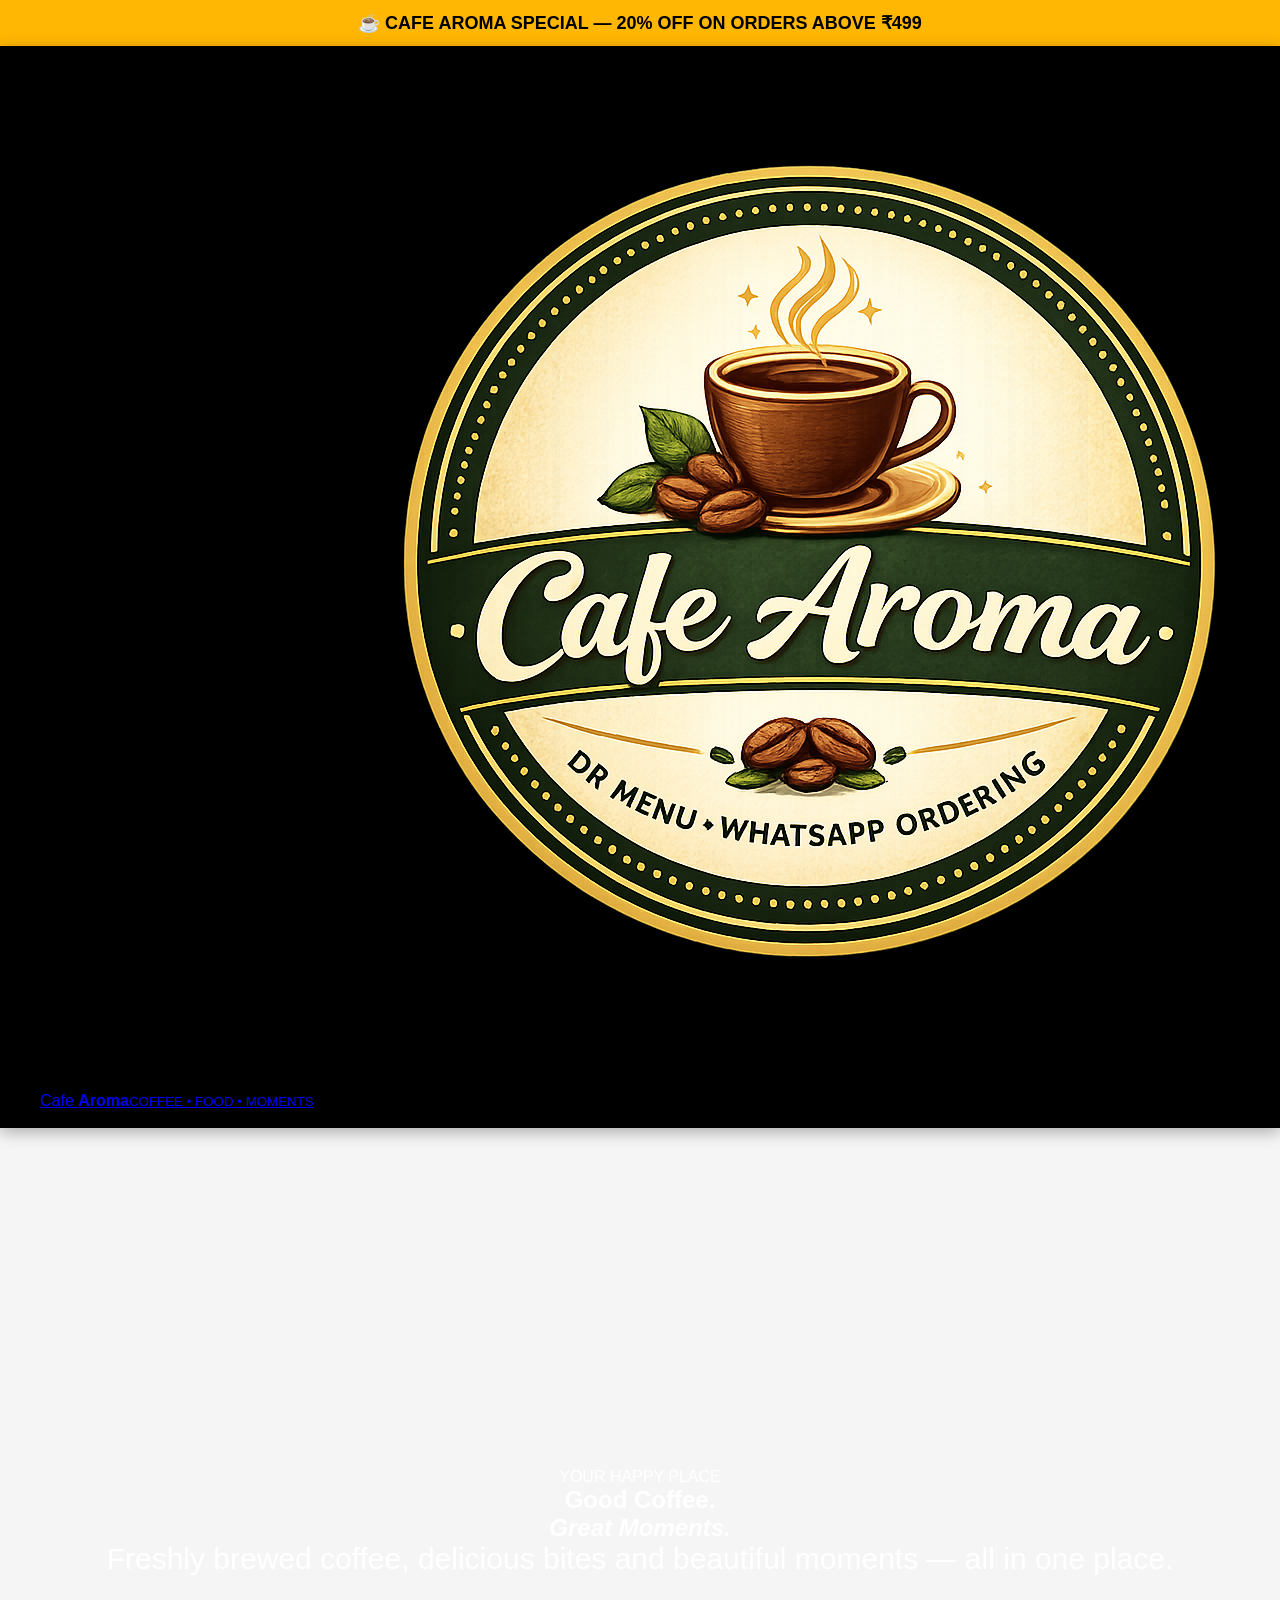
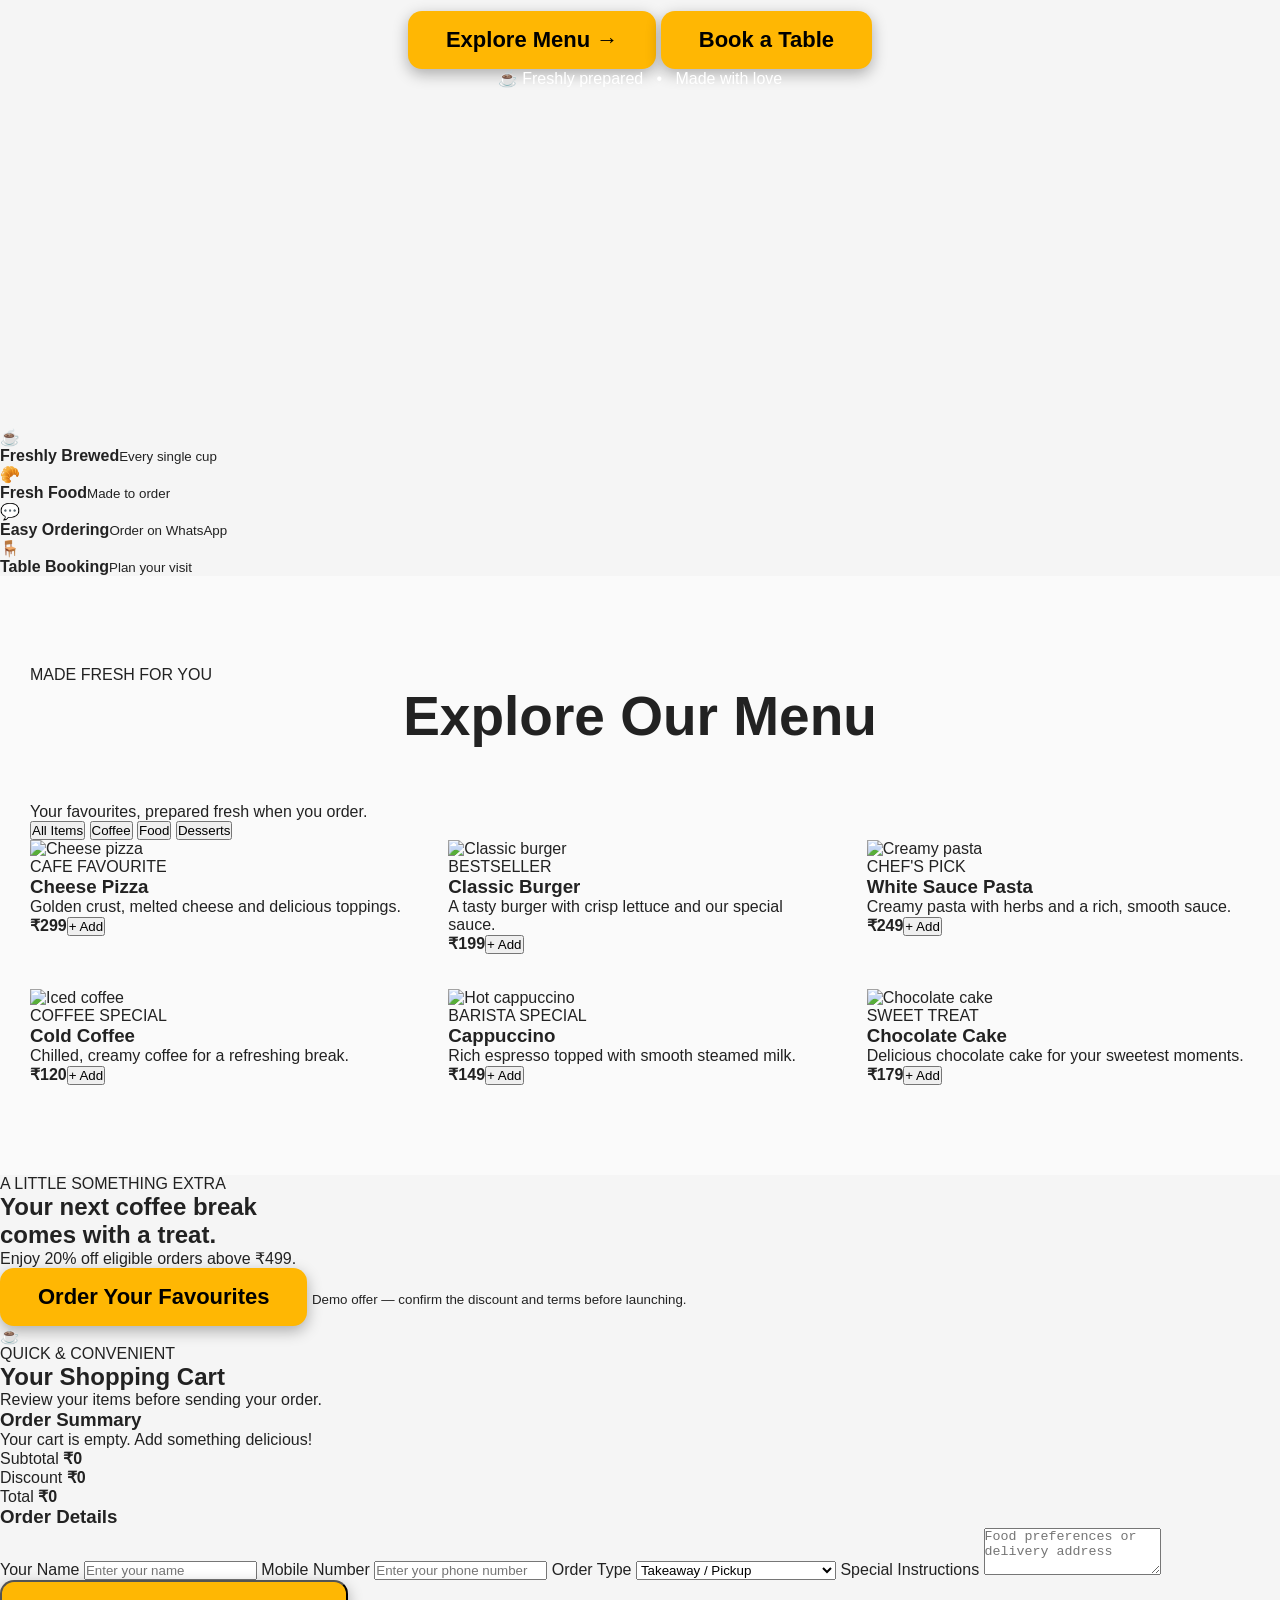
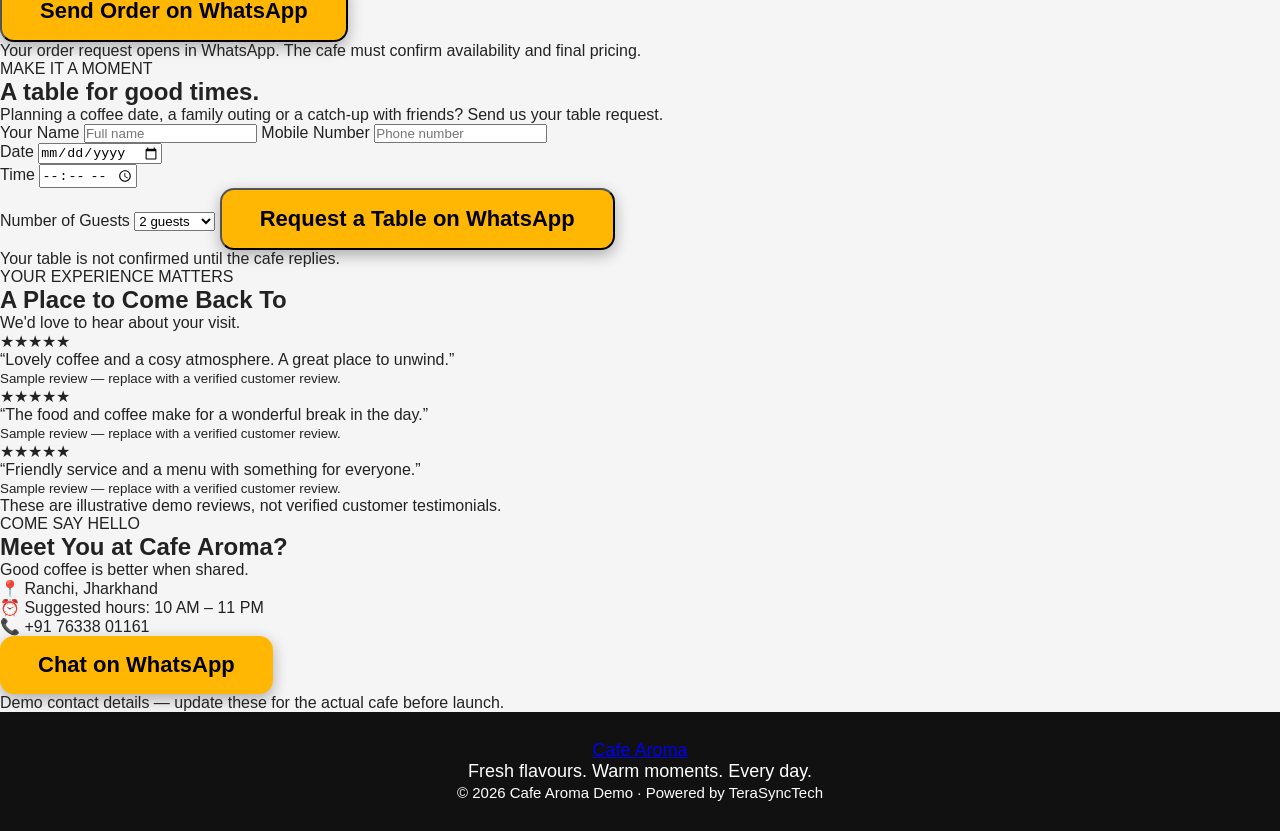
==== commit aa3ead95: "Refactor index.html for SEO and structure improvements Updated meta tags, title, and offer bar conte" ====
--- a/index.html
+++ b/index.html
@@ -1,463 +1,285 @@
+
 <!DOCTYPE html>
 <html lang="en">
-
 <head>
-
-<meta charset="UTF-8">
-<meta name="viewport" content="width=device-width, initial-scale=1.0">
-
-<title>Cafe Aroma Demo</title>
-
-<meta name="description"
-content="Cafe Aroma Demo - Digital Restaurant Menu with WhatsApp Ordering">
-
-<meta property="og:title"
-content="Cafe Aroma Demo">
-
-<meta property="og:description"
-content="Modern Digital Restaurant Menu with WhatsApp Ordering">
-
-<meta property="og:image"
-content="https://terasynctech.github.io/restaurant-menu-card/logo.png">
-
-<meta property="og:url"
-content="https://terasynctech.github.io/restaurant-menu-card/">
-
-<meta property="og:type"
-content="website">
-
-<link rel="icon"
-type="image/png"
-href="logo.png">
-
-<link rel="stylesheet"
-href="style.css">
-
+  <meta charset="UTF-8">
+  <meta name="viewport" content="width=device-width, initial-scale=1.0">
+  <meta name="theme-color" content="#28170f">
+
+  <title>Cafe Aroma | Coffee, Food & Online Orders</title>
+  <meta name="description" content="Discover Cafe Aroma's coffee, pizza, burgers and pasta. Explore our menu, order through WhatsApp and request a table booking.">
+
+  <link rel="icon" type="image/png" href="logo.png">
+  <link rel="stylesheet" href="style.css">
+  <script src="script.js" defer></script>
 </head>
 
 <body>
-
-<!-- HEADER -->
-
-<header>
-
-<div class="logo-box">
-
-<img src="logo.png"
-alt="Cafe Aroma Logo">
-
-<h1>Cafe Aroma</h1>
-
-</div>
-
-<nav>
-
-<a href="#menu">Menu</a>
-<a href="#booking">Booking</a>
-<a href="#gallery">Gallery</a>
-<a href="#contact">Contact</a>
-
-</nav>
-
-</header>
-
-<!-- OFFER -->
-
-<div class="offer-bar">
-
-🔥 Flat 20% OFF on Orders Above ₹499 • Free Cold Coffee Today
-
-</div>
-
-<!-- HERO -->
-
-<section class="hero">
-
-<!-- FALLBACK HERO IMAGE -->
-
-<img class="hero-bg"
-src="https://images.unsplash.com/photo-1495474472287-4d71bcdd2085?q=80&w=1600&auto=format&fit=crop"
-alt="Cafe Background">
-
-<!-- VIDEO -->
-
-<video autoplay muted loop playsinline>
-
-<source
-src="https://cdn.coverr.co/videos/coverr-barista-making-coffee-1560081420877?download=1080p"
-type="video/mp4">
-
-</video>
-
-<div class="hero-overlay"></div>
-
-<div class="hero-content">
-
-<h2>Premium Cafe Experience</h2>
-
-<p>Fresh Coffee • Delicious Food • Live Orders</p>
-
-<a href="#menu"
-class="btn">
-
-Order Now
-
-</a>
-
-</div>
-
-</section>
-
-<!-- LIVE COUNTER -->
-
-<section class="counter-section">
-
-<div class="counter-box">
-
-<h2>1200+</h2>
-<p>Happy Customers</p>
-
-</div>
-
-<div class="counter-box">
-
-<h2>850+</h2>
-<p>Orders Delivered</p>
-
-</div>
-
-<div class="counter-box">
-
-<h2>4.9★</h2>
-<p>Customer Rating</p>
-
-</div>
-
-</section>
-
-<!-- MENU -->
-
-<section id="menu"
-class="menu-section">
-
-<h2>Popular Menu</h2>
-
-<div class="menu-grid">
-
-<div class="card">
-
-<img src="https://images.unsplash.com/photo-1513104890138-7c749659a591?q=80&w=1200&auto=format&fit=crop">
-
-<div class="card-content">
-
-<h3>Cheese Pizza</h3>
-
-<p>Loaded with cheese & toppings</p>
-
-<div class="price">₹299</div>
-
-<button onclick="addToCart('Cheese Pizza',299)">
-Add To Cart
-</button>
-
-</div>
-
-</div>
-
-<div class="card">
-
-<img src="https://images.unsplash.com/photo-1568901346375-23c9450c58cd?q=80&w=1200&auto=format&fit=crop">
-
-<div class="card-content">
-
-<h3>Classic Burger</h3>
-
-<p>Juicy burger with crispy fries</p>
-
-<div class="price">₹199</div>
-
-<button onclick="addToCart('Classic Burger',199)">
-Add To Cart
-</button>
-
-</div>
-
-</div>
-
-<div class="card">
-
-<img src="https://images.unsplash.com/photo-1515003197210-e0cd71810b5f?q=80&w=1200&auto=format&fit=crop">
-
-<div class="card-content">
-
-<h3>White Sauce Pasta</h3>
-
-<p>Creamy delicious pasta</p>
-
-<div class="price">₹249</div>
-
-<button onclick="addToCart('White Sauce Pasta',249)">
-Add To Cart
-</button>
-
-</div>
-
-</div>
-
-<div class="card">
-
-<img src="https://images.unsplash.com/photo-1509042239860-f550ce710b93?q=80&w=1200&auto=format&fit=crop">
-
-<div class="card-content">
-
-<h3>Cold Coffee</h3>
-
-<p>Refreshing chilled coffee</p>
-
-<div class="price">₹120</div>
-
-<button onclick="addToCart('Cold Coffee',120)">
-Add To Cart
-</button>
-
-</div>
-
-</div>
-
-</div>
-
-</section>
-
-<!-- GALLERY -->
-
-<section id="gallery"
-class="gallery-section">
-
-<h2>Cafe Gallery</h2>
-
-<div class="menu-grid">
-
-<div class="card">
-<img src="https://images.unsplash.com/photo-1554118811-1e0d58224f24?q=80&w=1200&auto=format&fit=crop">
-</div>
-
-<div class="card">
-<img src="https://images.unsplash.com/photo-1521017432531-fbd92d768814?q=80&w=1200&auto=format&fit=crop">
-</div>
-
-<div class="card">
-<img src="https://images.unsplash.com/photo-1495474472287-4d71bcdd2085?q=80&w=1200&auto=format&fit=crop">
-</div>
-
-</div>
-
-</section>
-
-<!-- DIGITAL BILL -->
-
-<section class="bill-section">
-
-<h2>Your Digital Bill</h2>
-
-<div id="bill"></div>
-
-<h3 id="total">
-Total: ₹0
-</h3>
-
-<button class="whatsapp-btn"
-onclick="sendOrder()">
-
-Send Order On WhatsApp
-
-</button>
-
-</section>
-
-<!-- BOOKING -->
-
-<section id="booking"
-class="booking">
-
-<h2>Reserve Your Table</h2>
-
-<p>Book your premium cafe experience instantly.</p>
-
-<a class="btn"
-target="_blank"
-href="https://wa.me/917633801161?text=Hello%20I%20want%20to%20book%20a%20table">
-
-Book Table
-
-</a>
-
-</section>
-
-<!-- CONTACT -->
-
-<section id="contact"
-class="contact">
-
-<h2>Contact Us</h2>
-
-<p>📞 +91 7633801161</p>
-
-<p>📍 Ranchi, Jharkhand</p>
-
-<p>⏰ Open Daily : 10 AM - 11 PM</p>
-
-<div class="social-links">
-
-<a target="_blank"
-href="https://maps.google.com">
-
-Google Map
-
-</a>
-
-<a target="_blank"
-href="https://instagram.com/terasynctech">
-
-Instagram
-
-</a>
-
-<a target="_blank"
-href="https://wa.me/917633801161">
-
-WhatsApp
-
-</a>
-
-</div>
-
-</section>
-
-<!-- FLOATING BUTTONS -->
-
-<a href="https://wa.me/917633801161"
-target="_blank"
-class="whatsapp-float">
-
-💬
-
-</a>
-
-<div class="cart-floating"
-onclick="sendOrder()">
-
-🛒 Cart
-
-</div>
-
-<!-- FOOTER -->
-
-<footer>
-
-<p>
-
-© 2026 Cafe Aroma Demo |
-Powered by TeraSyncTech
-
-</p>
-
-</footer>
-
-<script>
-
-let cart = [];
-
-function addToCart(item, price){
-
-const existing =
-cart.find(p => p.item === item);
-
-if(existing){
-
-existing.qty++;
-
-}else{
-
-cart.push({
-item,
-price,
-qty:1
-});
-
-}
-
-updateBill();
-
-}
-
-function updateBill(){
-
-const bill =
-document.getElementById("bill");
-
-bill.innerHTML = "";
-
-let total = 0;
-
-cart.forEach(product => {
-
-const line =
-document.createElement("p");
-
-line.innerHTML =
-`${product.item} x ${product.qty} = ₹${product.price * product.qty}`;
-
-bill.appendChild(line);
-
-total +=
-product.price * product.qty;
-
-});
-
-document.getElementById("total")
-.innerHTML =
-`Total: ₹${total}`;
-
-}
-
-function sendOrder(){
-
-if(cart.length === 0){
-
-alert("Cart is empty");
-
-return;
-
-}
-
-let message =
-"Hello Cafe Aroma,%0A%0AI want to order:%0A";
-
-let total = 0;
-
-cart.forEach(product => {
-
-const lineTotal =
-product.price * product.qty;
-
-message +=
-`${product.item} x ${product.qty} = ₹${lineTotal}%0A`;
-
-total += lineTotal;
-
-});
-
-message +=
-`%0ATotal Bill: ₹${total}`;
-
-window.open(
-`https://wa.me/917633801161?text=${message}`,
-"_blank"
-);
-
-}
-
-</script>
-
+  <div class="offer-bar">
+    ☕ CAFE AROMA SPECIAL — 20% OFF ON ORDERS ABOVE ₹499
+  </div>
+
+  <header class="site-header">
+    <a class="brand" href="#home" aria-label="Cafe Aroma home">
+      <img src="logo.png" alt="Cafe Aroma logo"
+           onerror="this.style.display='none'">
+      <span>Cafe <b>Aroma</b><small>COFFEE • FOOD • MOMENTS</small></span>
+    </a>
+
+    <button class="menu-toggle" id="menuToggle"
+            aria-label="Toggle navigation" aria-expanded="false">
+      ☰
+    </button>
+
+    <nav id="mainNav">
+      <a href="#home">Home</a>
+      <a href="#menu">Our Menu</a>
+      <a href="#reviews">Reviews</a>
+      <a href="#booking">Table Booking</a>
+      <a href="#contact">Contact</a>
+    </nav>
+
+    <a href="#order" class="header-cart">🛒 Cart <span id="cartCount">0</span></a>
+  </header>
+
+  <main>
+    <section class="hero" id="home">
+      <div class="hero-content">
+        <span class="eyebrow">YOUR HAPPY PLACE</span>
+        <h1>Good Coffee.<br><em>Great Moments.</em></h1>
+        <p>Freshly brewed coffee, delicious bites and beautiful moments — all in one place.</p>
+        <div class="hero-actions">
+          <a href="#menu" class="btn btn-primary">Explore Menu →</a>
+          <a href="#booking" class="btn btn-outline">Book a Table</a>
+        </div>
+        <div class="hero-note">☕ Freshly prepared &nbsp; • &nbsp; Made with love</div>
+      </div>
+      <div class="hero-image" role="img" aria-label="Coffee and cafe treats"></div>
+    </section>
+
+    <section class="highlights">
+      <article><span>☕</span><div><b>Freshly Brewed</b><small>Every single cup</small></div></article>
+      <article><span>🥐</span><div><b>Fresh Food</b><small>Made to order</small></div></article>
+      <article><span>💬</span><div><b>Easy Ordering</b><small>Order on WhatsApp</small></div></article>
+      <article><span>🪑</span><div><b>Table Booking</b><small>Plan your visit</small></div></article>
+    </section>
+
+    <section class="section menu-section" id="menu">
+      <div class="section-heading">
+        <span class="eyebrow">MADE FRESH FOR YOU</span>
+        <h2>Explore Our Menu</h2>
+        <p>Your favourites, prepared fresh when you order.</p>
+      </div>
+
+      <div class="menu-filters" id="menuFilters">
+        <button class="filter-btn active" data-category="All">All Items</button>
+        <button class="filter-btn" data-category="Coffee">Coffee</button>
+        <button class="filter-btn" data-category="Food">Food</button>
+        <button class="filter-btn" data-category="Desserts">Desserts</button>
+      </div>
+
+      <div class="menu-grid" id="menuGrid">
+        <article class="product-card" data-category="Food">
+          <img src="https://images.unsplash.com/photo-1513104890138-7c749659a591?auto=format&fit=crop&w=700&q=80"
+               alt="Cheese pizza" loading="lazy">
+          <div class="product-info">
+            <span class="product-category">CAFE FAVOURITE</span>
+            <h3>Cheese Pizza</h3>
+            <p>Golden crust, melted cheese and delicious toppings.</p>
+            <div class="product-bottom"><strong>₹299</strong><button class="add-btn" data-name="Cheese Pizza" data-price="299">+ Add</button></div>
+          </div>
+        </article>
+
+        <article class="product-card" data-category="Food">
+          <img src="https://images.unsplash.com/photo-1568901346375-23c9450c58cd?auto=format&fit=crop&w=700&q=80"
+               alt="Classic burger" loading="lazy">
+          <div class="product-info">
+            <span class="product-category">BESTSELLER</span>
+            <h3>Classic Burger</h3>
+            <p>A tasty burger with crisp lettuce and our special sauce.</p>
+            <div class="product-bottom"><strong>₹199</strong><button class="add-btn" data-name="Classic Burger" data-price="199">+ Add</button></div>
+          </div>
+        </article>
+
+        <article class="product-card" data-category="Food">
+          <img src="https://images.unsplash.com/photo-1473093295043-cdd812d0e601?auto=format&fit=crop&w=700&q=80"
+               alt="Creamy pasta" loading="lazy">
+          <div class="product-info">
+            <span class="product-category">CHEF'S PICK</span>
+            <h3>White Sauce Pasta</h3>
+            <p>Creamy pasta with herbs and a rich, smooth sauce.</p>
+            <div class="product-bottom"><strong>₹249</strong><button class="add-btn" data-name="White Sauce Pasta" data-price="249">+ Add</button></div>
+          </div>
+        </article>
+
+        <article class="product-card" data-category="Coffee">
+          <img src="https://images.unsplash.com/photo-1461023058943-07fcbe16d735?auto=format&fit=crop&w=700&q=80"
+               alt="Iced coffee" loading="lazy">
+          <div class="product-info">
+            <span class="product-category">COFFEE SPECIAL</span>
+            <h3>Cold Coffee</h3>
+            <p>Chilled, creamy coffee for a refreshing break.</p>
+            <div class="product-bottom"><strong>₹120</strong><button class="add-btn" data-name="Cold Coffee" data-price="120">+ Add</button></div>
+          </div>
+        </article>
+
+        <article class="product-card" data-category="Coffee">
+          <img src="https://images.unsplash.com/photo-1509042239860-f550ce710b93?auto=format&fit=crop&w=700&q=80"
+               alt="Hot cappuccino" loading="lazy">
+          <div class="product-info">
+            <span class="product-category">BARISTA SPECIAL</span>
+            <h3>Cappuccino</h3>
+            <p>Rich espresso topped with smooth steamed milk.</p>
+            <div class="product-bottom"><strong>₹149</strong><button class="add-btn" data-name="Cappuccino" data-price="149">+ Add</button></div>
+          </div>
+        </article>
+
+        <article class="product-card" data-category="Desserts">
+          <img src="https://images.unsplash.com/photo-1578985545062-69928b1d9587?auto=format&fit=crop&w=700&q=80"
+               alt="Chocolate cake" loading="lazy">
+          <div class="product-info">
+            <span class="product-category">SWEET TREAT</span>
+            <h3>Chocolate Cake</h3>
+            <p>Delicious chocolate cake for your sweetest moments.</p>
+            <div class="product-bottom"><strong>₹179</strong><button class="add-btn" data-name="Chocolate Cake" data-price="179">+ Add</button></div>
+          </div>
+        </article>
+      </div>
+    </section>
+
+    <section class="promo-section">
+      <div>
+        <span class="eyebrow">A LITTLE SOMETHING EXTRA</span>
+        <h2>Your next coffee break<br>comes with a treat.</h2>
+        <p>Enjoy 20% off eligible orders above ₹499.</p>
+        <a href="#menu" class="btn btn-primary">Order Your Favourites</a>
+        <small class="offer-terms">Demo offer — confirm the discount and terms before launching.</small>
+      </div>
+      <div class="promo-art" aria-hidden="true">☕</div>
+    </section>
+
+    <section class="section order-section" id="order">
+      <div class="section-heading">
+        <span class="eyebrow">QUICK & CONVENIENT</span>
+        <h2>Your Shopping Cart</h2>
+        <p>Review your items before sending your order.</p>
+      </div>
+
+      <div class="order-layout">
+        <div class="cart-panel">
+          <h3>Order Summary</h3>
+          <div id="cartItems" aria-live="polite">
+            <p class="empty-cart">Your cart is empty. Add something delicious!</p>
+          </div>
+          <div class="cart-totals">
+            <p>Subtotal <strong id="subtotal">₹0</strong></p>
+            <p>Discount <strong id="discount">₹0</strong></p>
+            <p class="grand-total">Total <strong id="grandTotal">₹0</strong></p>
+          </div>
+        </div>
+
+        <form id="checkoutForm" class="checkout-panel">
+          <h3>Order Details</h3>
+          <label for="customerName">Your Name</label>
+          <input id="customerName" name="customerName" required maxlength="80" placeholder="Enter your name">
+
+          <label for="customerPhone">Mobile Number</label>
+          <input id="customerPhone" name="customerPhone" type="tel" required pattern="[0-9+() -]{8,18}" placeholder="Enter your phone number">
+
+          <label for="orderType">Order Type</label>
+          <select id="orderType" name="orderType">
+            <option value="Pickup">Takeaway / Pickup</option>
+            <option value="Dine-in">Dine-in</option>
+            <option value="Delivery">Delivery — confirm availability</option>
+          </select>
+
+          <label for="orderNotes">Special Instructions</label>
+          <textarea id="orderNotes" name="orderNotes" rows="3" maxlength="300" placeholder="Food preferences or delivery address"></textarea>
+
+          <button class="btn btn-primary full-btn" type="submit">Send Order on WhatsApp</button>
+          <p class="form-note">Your order request opens in WhatsApp. The cafe must confirm availability and final pricing.</p>
+        </form>
+      </div>
+    </section>
+
+    <section class="booking-section" id="booking">
+      <div class="booking-content">
+        <span class="eyebrow">MAKE IT A MOMENT</span>
+        <h2>A table for good times.</h2>
+        <p>Planning a coffee date, a family outing or a catch-up with friends? Send us your table request.</p>
+
+        <form id="bookingForm" class="booking-form">
+          <label for="bookingName">Your Name</label>
+          <input id="bookingName" name="bookingName" required maxlength="80" placeholder="Full name">
+
+          <label for="bookingPhone">Mobile Number</label>
+          <input id="bookingPhone" name="bookingPhone" required type="tel" pattern="[0-9+() -]{8,18}" placeholder="Phone number">
+
+          <div class="booking-fields">
+            <div>
+              <label for="bookingDate">Date</label>
+              <input id="bookingDate" name="bookingDate" type="date" required>
+            </div>
+            <div>
+              <label for="bookingTime">Time</label>
+              <input id="bookingTime" name="bookingTime" type="time" required>
+            </div>
+          </div>
+
+          <label for="guestCount">Number of Guests</label>
+          <select id="guestCount" name="guestCount">
+            <option value="1">1 guest</option>
+            <option value="2" selected>2 guests</option>
+            <option value="3">3 guests</option>
+            <option value="4">4 guests</option>
+            <option value="5">5 guests</option>
+            <option value="6">6 guests</option>
+            <option value="7+">7+ guests</option>
+          </select>
+
+          <button class="btn btn-primary full-btn" type="submit">Request a Table on WhatsApp</button>
+          <p class="form-note">Your table is not confirmed until the cafe replies.</p>
+        </form>
+      </div>
+    </section>
+
+    <section class="section reviews-section" id="reviews">
+      <div class="section-heading">
+        <span class="eyebrow">YOUR EXPERIENCE MATTERS</span>
+        <h2>A Place to Come Back To</h2>
+        <p>We'd love to hear about your visit.</p>
+      </div>
+
+      <div class="reviews-grid">
+        <article class="review-card"><div class="stars">★★★★★</div><p>“Lovely coffee and a cosy atmosphere. A great place to unwind.”</p><small>Sample review — replace with a verified customer review.</small></article>
+        <article class="review-card"><div class="stars">★★★★★</div><p>“The food and coffee make for a wonderful break in the day.”</p><small>Sample review — replace with a verified customer review.</small></article>
+        <article class="review-card"><div class="stars">★★★★★</div><p>“Friendly service and a menu with something for everyone.”</p><small>Sample review — replace with a verified customer review.</small></article>
+      </div>
+
+      <p class="reviews-disclaimer">These are illustrative demo reviews, not verified customer testimonials.</p>
+    </section>
+
+    <section class="contact-section" id="contact">
+      <span class="eyebrow">COME SAY HELLO</span>
+      <h2>Meet You at Cafe Aroma?</h2>
+      <p>Good coffee is better when shared.</p>
+      <div class="contact-details">
+        <p>📍 Ranchi, Jharkhand</p>
+        <p>⏰ Suggested hours: 10 AM – 11 PM</p>
+        <p>📞 +91 76338 01161</p>
+      </div>
+      <a class="btn btn-primary" href="https://wa.me/917633801161" target="_blank" rel="noopener">Chat on WhatsApp</a>
+      <p class="form-note">Demo contact details — update these for the actual cafe before launch.</p>
+    </section>
+  </main>
+
+  <a class="whatsapp-float" href="https://wa.me/917633801161"
+     target="_blank" rel="noopener" aria-label="Chat with Cafe Aroma on WhatsApp">☏</a>
+
+  <footer>
+    <a class="footer-brand" href="#home">Cafe Aroma</a>
+    <p>Fresh flavours. Warm moments. Every day.</p>
+    <small>© 2026 Cafe Aroma Demo · Powered by TeraSyncTech</small>
+  </footer>
 </body>
 </html>
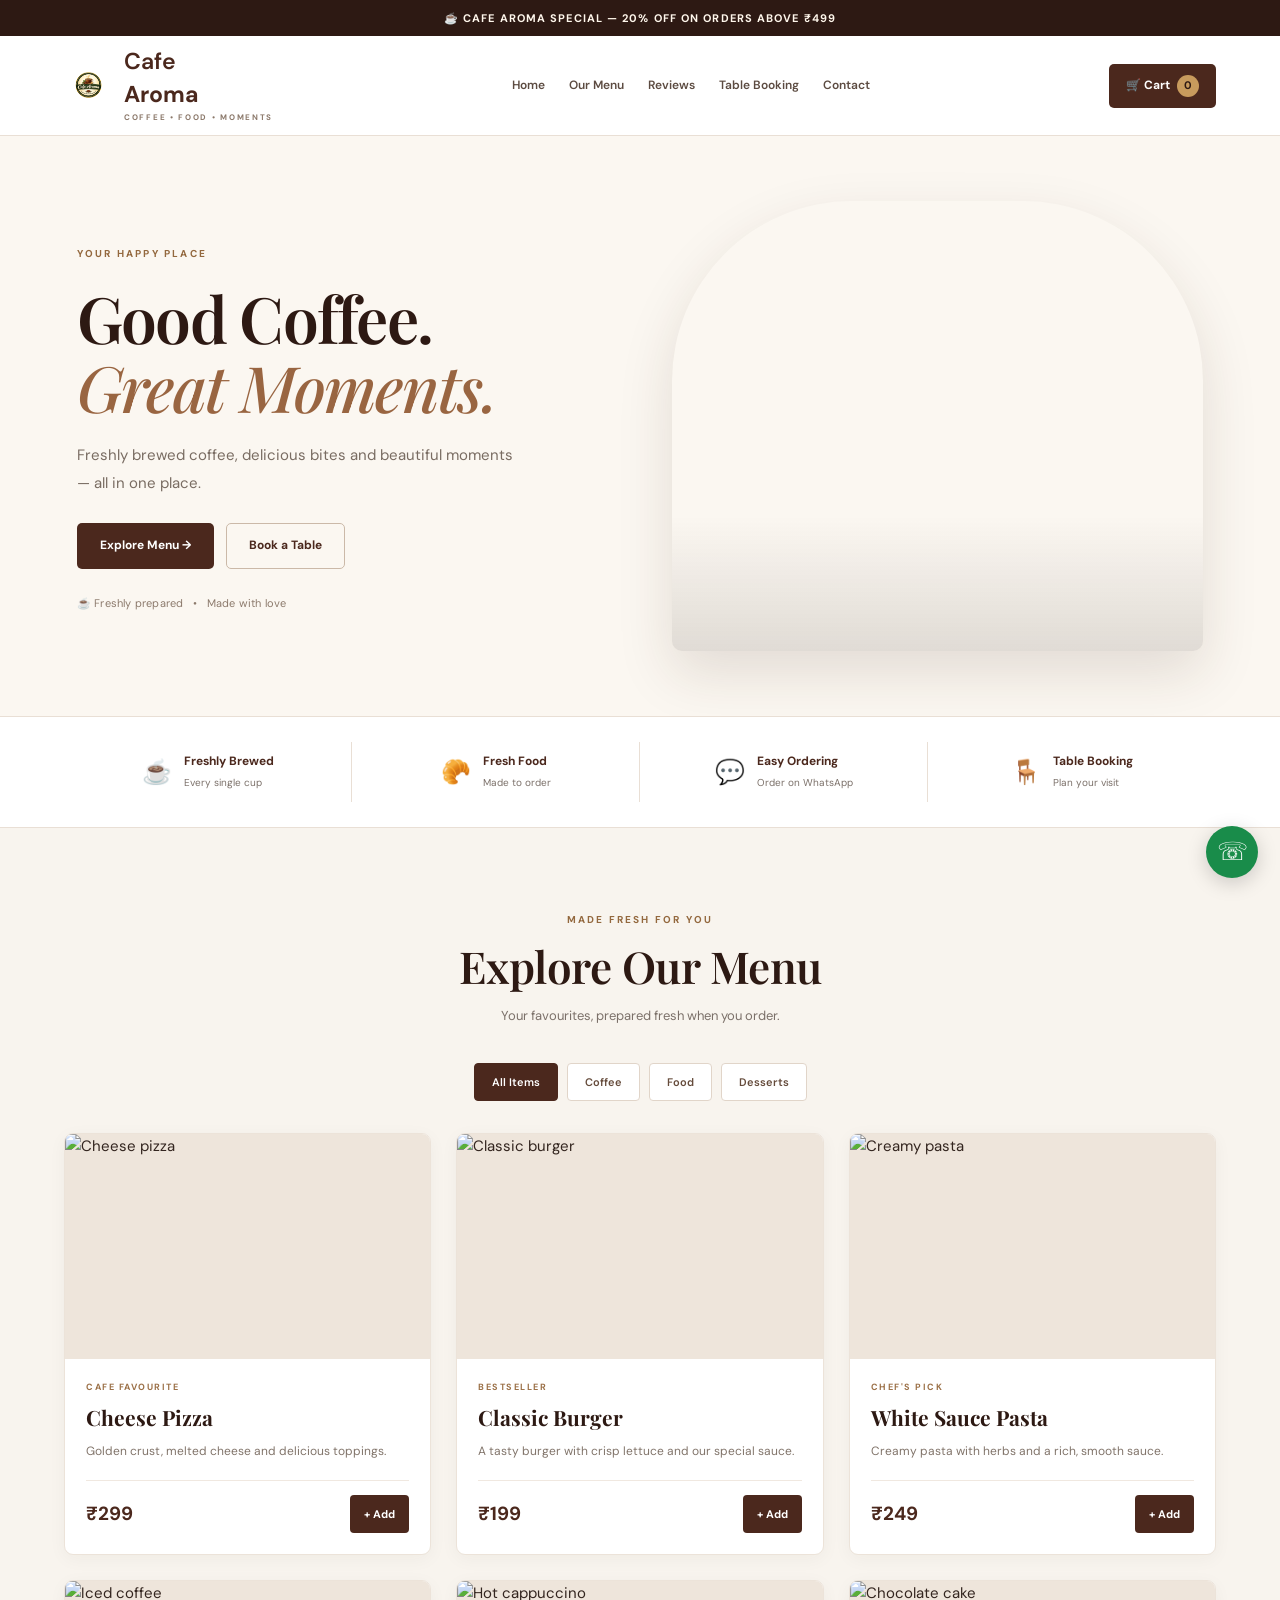
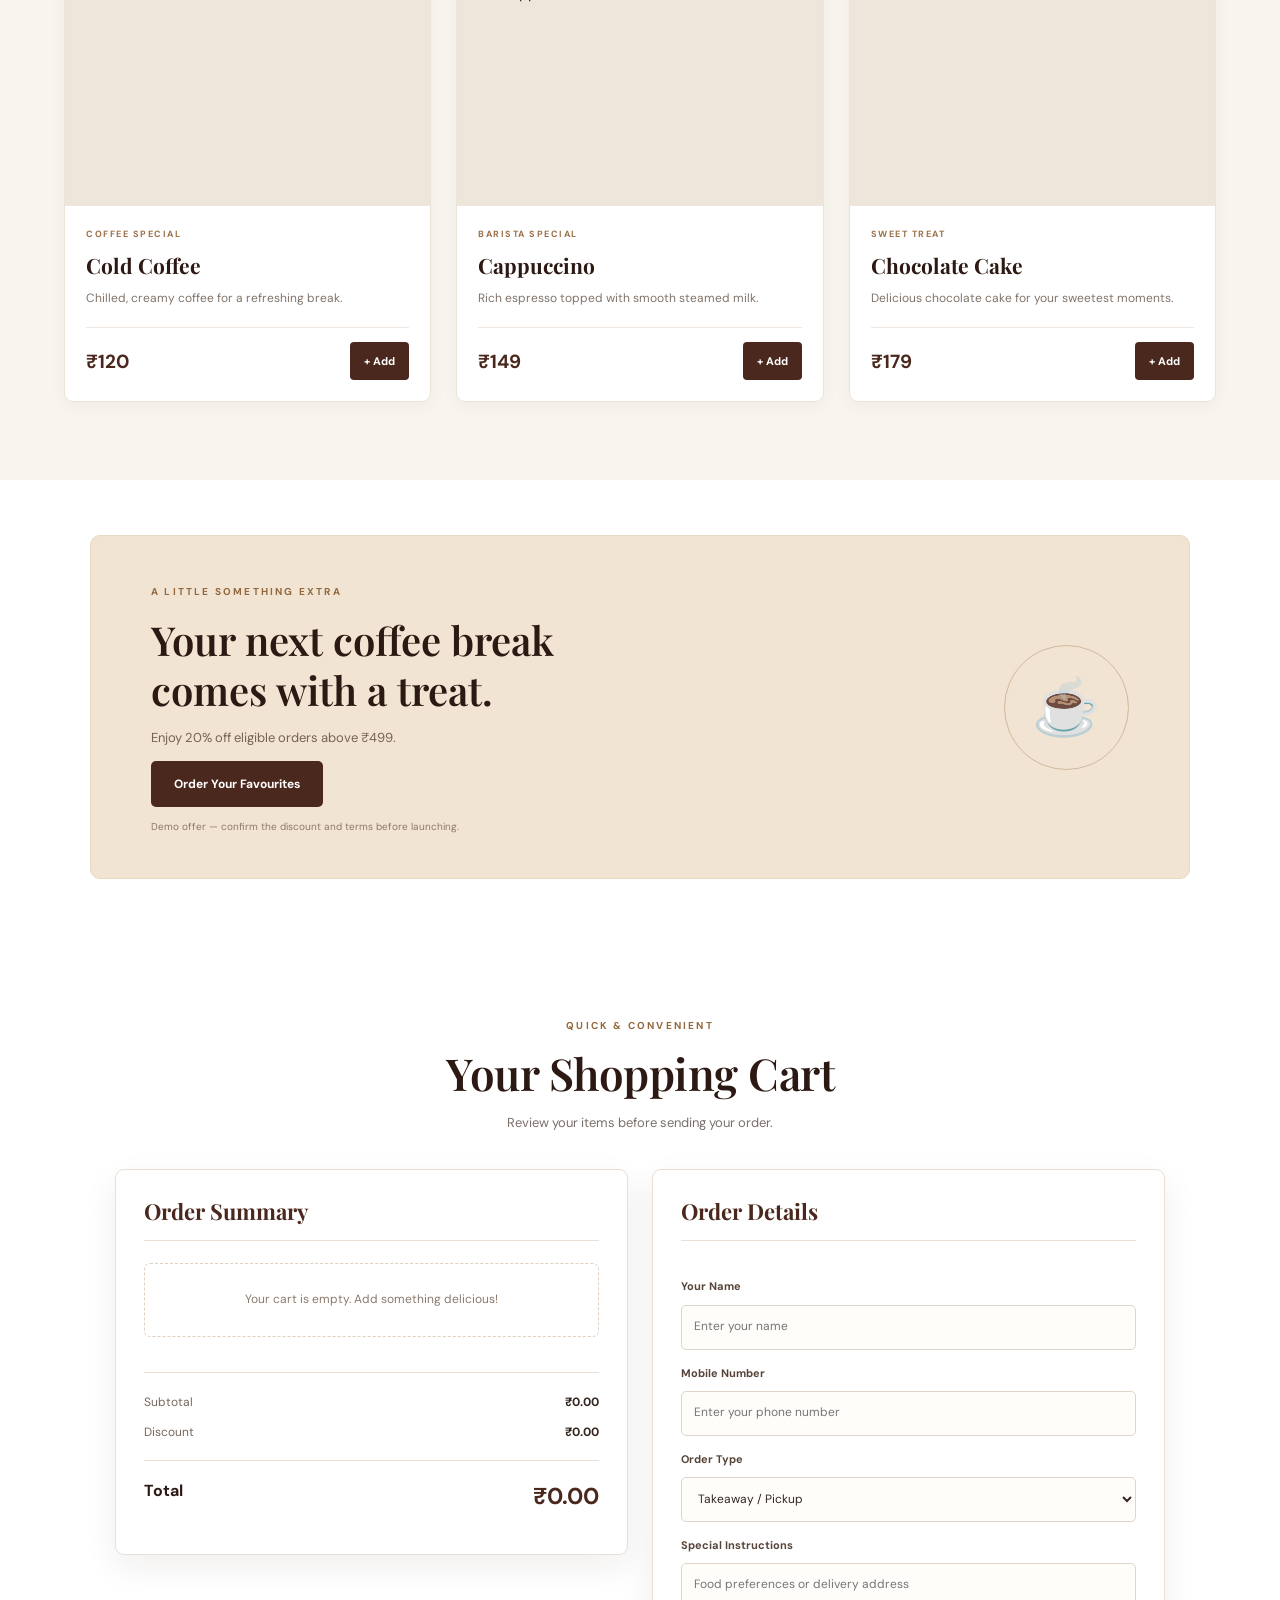
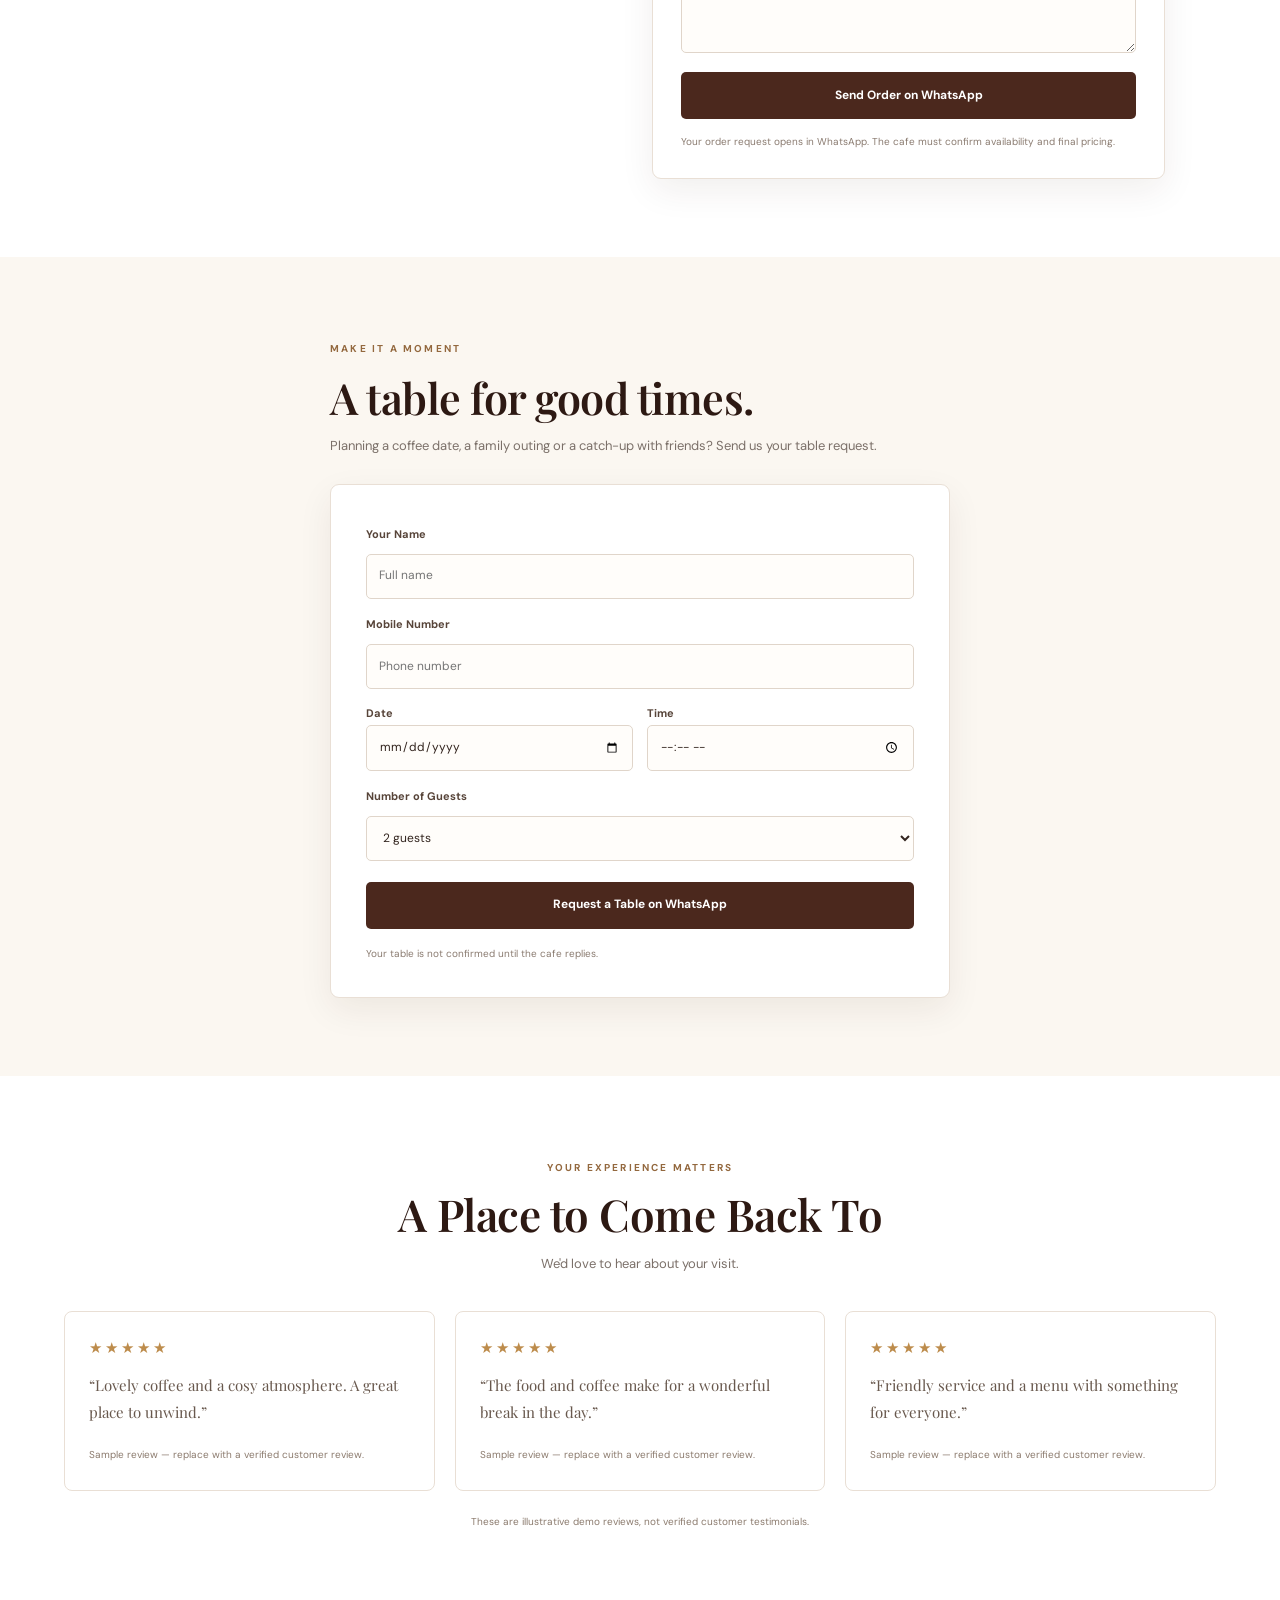
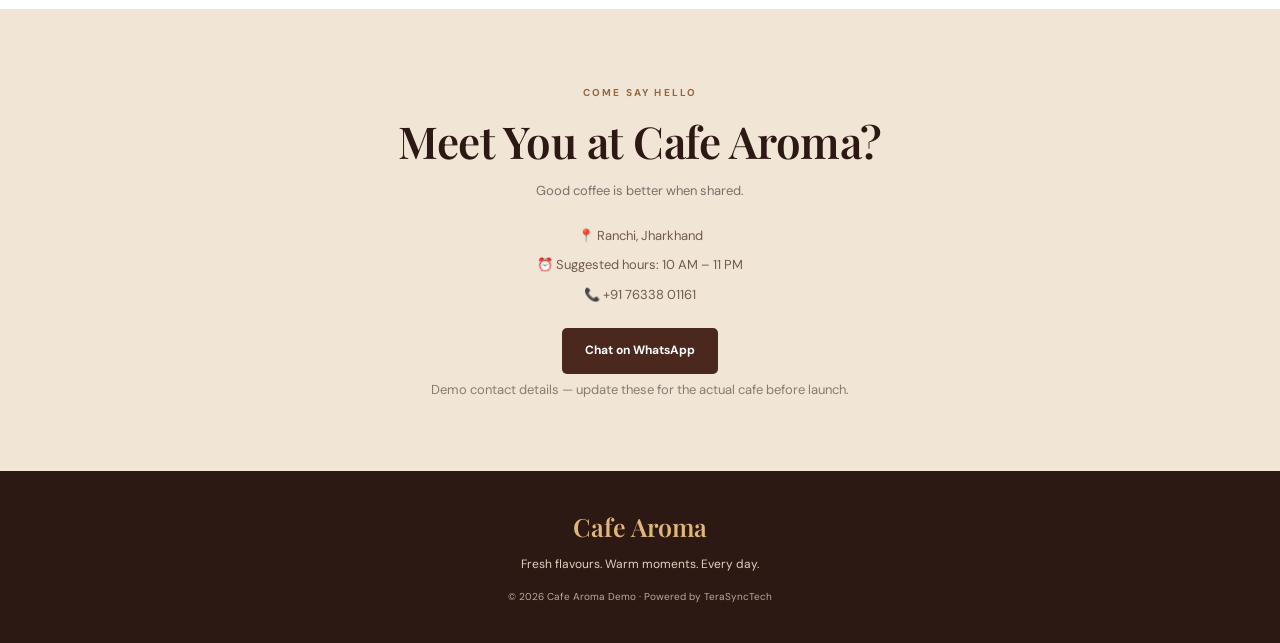
==== commit 3fdcb08e: "Replace product images with higher resolution versions Updated image sources for product cards to hi" ====
--- a/index.html
+++ b/index.html
@@ -80,7 +80,7 @@
 
       <div class="menu-grid" id="menuGrid">
         <article class="product-card" data-category="Food">
-          <img src="https://images.unsplash.com/photo-1513104890138-7c749659a591?auto=format&fit=crop&w=700&q=80"
+          <img src="https://images.unsplash.com/photo-1513104890138-7c749659a591?auto=format&fit=crop&w=800&h=600&q=85"
                alt="Cheese pizza" loading="lazy">
           <div class="product-info">
             <span class="product-category">CAFE FAVOURITE</span>
@@ -91,7 +91,7 @@
         </article>
 
         <article class="product-card" data-category="Food">
-          <img src="https://images.unsplash.com/photo-1568901346375-23c9450c58cd?auto=format&fit=crop&w=700&q=80"
+          <img src="https://images.unsplash.com/photo-1568901346375-23c9450c58cd?auto=format&fit=crop&w=800&h=600&q=85"
                alt="Classic burger" loading="lazy">
           <div class="product-info">
             <span class="product-category">BESTSELLER</span>
@@ -102,7 +102,7 @@
         </article>
 
         <article class="product-card" data-category="Food">
-          <img src="https://images.unsplash.com/photo-1473093295043-cdd812d0e601?auto=format&fit=crop&w=700&q=80"
+          <img src="https://images.unsplash.com/photo-1645112411341-6c4fd023714a?auto=format&fit=crop&w=800&h=600&q=85"
                alt="Creamy pasta" loading="lazy">
           <div class="product-info">
             <span class="product-category">CHEF'S PICK</span>
@@ -113,7 +113,7 @@
         </article>
 
         <article class="product-card" data-category="Coffee">
-          <img src="https://images.unsplash.com/photo-1461023058943-07fcbe16d735?auto=format&fit=crop&w=700&q=80"
+          <img src="https://images.unsplash.com/photo-1461023058943-07fcbe16d735?auto=format&fit=crop&w=800&h=600&q=85"
                alt="Iced coffee" loading="lazy">
           <div class="product-info">
             <span class="product-category">COFFEE SPECIAL</span>
@@ -124,7 +124,7 @@
         </article>
 
         <article class="product-card" data-category="Coffee">
-          <img src="https://images.unsplash.com/photo-1509042239860-f550ce710b93?auto=format&fit=crop&w=700&q=80"
+          <img src="https://images.unsplash.com/photo-1509042239860-f550ce710b93?auto=format&fit=crop&w=800&h=600&q=85"
                alt="Hot cappuccino" loading="lazy">
           <div class="product-info">
             <span class="product-category">BARISTA SPECIAL</span>
@@ -135,7 +135,7 @@
         </article>
 
         <article class="product-card" data-category="Desserts">
-          <img src="https://images.unsplash.com/photo-1578985545062-69928b1d9587?auto=format&fit=crop&w=700&q=80"
+          <img src="https://images.unsplash.com/photo-1578985545062-69928b1d9587?auto=format&fit=crop&w=800&h=600&q=85"
                alt="Chocolate cake" loading="lazy">
           <div class="product-info">
             <span class="product-category">SWEET TREAT</span>
--- a/style.css
+++ b/style.css
@@ -1,541 +1,1222 @@
-*{
-  margin:0;
-  padding:0;
-  box-sizing:border-box;
-  scroll-behavior:smooth;
-}
-
-body{
-  font-family:Arial, sans-serif;
-  background:#f5f5f5;
-  color:#222;
-  overflow-x:hidden;
-}
-
-/* HEADER */
-
-header{
-  background:#000;
-  color:#fff;
-  display:flex;
-  justify-content:space-between;
-  align-items:center;
-  padding:18px 40px;
-  position:sticky;
-  top:0;
-  z-index:1000;
-  box-shadow:0 4px 15px rgba(0,0,0,0.3);
-}
-
-.logo-box{
-  display:flex;
-  align-items:center;
-  gap:15px;
-}
-
-.logo-box img{
-  width:65px;
-  height:65px;
-  border-radius:50%;
-  object-fit:cover;
-  background:white;
-  border:3px solid #ffb703;
-}
-
-.logo-box h1{
-  font-size:32px;
-  color:#fff;
-}
-
-nav{
-  display:flex;
-  gap:30px;
-}
-
-nav a{
-  color:white;
-  text-decoration:none;
-  font-size:19px;
-  font-weight:bold;
-  transition:0.3s;
-}
-
-nav a:hover{
-  color:#ffb703;
-}
-
-/* OFFER BAR */
-
-.offer-bar{
-  background:#ffb703;
-  color:#000;
-  text-align:center;
-  padding:12px;
-  font-weight:bold;
-  font-size:18px;
-  animation:blink 2s infinite;
-}
-
-@keyframes blink{
-  50%{
-    opacity:0.8;
-  }
-}
-
-/* HERO */
-
-.hero{
-  position:relative;
-  height:100vh;
-  overflow:hidden;
-  display:flex;
-  align-items:center;
-  justify-content:center;
-}
-
-.hero-bg{
-  position:absolute;
-  width:100%;
-  height:100%;
-  object-fit:cover;
-  z-index:0;
-}
-
-.hero video{
-  position:absolute;
-  width:100%;
-  height:100%;
-  object-fit:cover;
-  z-index:1;
-  opacity:0.45;
-}
-
-.hero-overlay{
-  position:absolute;
-  width:100%;
-  height:100%;
-  background:rgba(0,0,0,0.55);
-  z-index:2;
-}
-
-.hero-content{
-  position:relative;
-  z-index:3;
-  text-align:center;
-  color:white;
-  width:90%;
-}
-
-.hero-content h2{
-  font-size:75px;
-  margin-bottom:20px;
-  animation:fadeUp 1s ease;
-}
-
-.hero-content p{
-  font-size:30px;
-  margin-bottom:35px;
-  animation:fadeUp 1.5s ease;
-}
-
-@keyframes fadeUp{
-  from{
-    opacity:0;
-    transform:translateY(40px);
-  }
-  to{
-    opacity:1;
-    transform:translateY(0);
-  }
-}
-
-.btn{
-  display:inline-block;
-  background:#ffb703;
-  color:#000;
-  padding:16px 38px;
-  border-radius:14px;
-  text-decoration:none;
-  font-weight:bold;
-  font-size:22px;
-  transition:0.3s;
-  box-shadow:0 5px 15px rgba(0,0,0,0.3);
-}
-
-.btn:hover{
-  transform:scale(1.07);
-  background:#ffd166;
-}
-
-/* COUNTER */
-
-.counter-section{
-  display:grid;
-  grid-template-columns:repeat(auto-fit,minmax(220px,1fr));
-  gap:25px;
-  padding:70px 30px;
-  background:#fff;
-}
-
-.counter-box{
-  background:#111;
-  color:white;
-  padding:40px 20px;
-  border-radius:20px;
-  text-align:center;
-  transition:0.3s;
-}
-
-.counter-box:hover{
-  transform:translateY(-10px);
-}
-
-.counter-box h2{
-  font-size:50px;
-  color:#ffb703;
-  margin-bottom:10px;
-}
-
-.counter-box p{
-  font-size:22px;
+
+@import url('https://fonts.googleapis.com/css2?family=DM+Sans:wght@400;500;600;700&family=Playfair+Display:wght@500;600;700&display=swap');
+
+/* CAFE AROMA — COMPLETE DESIGN SYSTEM */
+:root {
+  --coffee: #4b281d;
+  --coffee-dark: #2d1913;
+  --coffee-light: #80513b;
+  --gold: #c89b5d;
+  --cream: #fbf7f1;
+  --paper: #ffffff;
+  --text: #33251f;
+  --muted: #7b7069;
+  --line: #e9dfd5;
+  --radius: 12px;
+  --shadow: 0 12px 35px rgba(50, 29, 19, .07);
+}
+
+* {
+  box-sizing: border-box;
+}
+
+html {
+  scroll-behavior: smooth;
+  scroll-padding-top: 100px;
+}
+
+body {
+  margin: 0;
+  background: var(--paper);
+  color: var(--text);
+  font-family: 'DM Sans', Arial, sans-serif;
+  font-size: 15px;
+  line-height: 1.65;
+}
+
+img {
+  display: block;
+  max-width: 100%;
+}
+
+a {
+  color: inherit;
+  text-decoration: none;
+}
+
+button,
+input,
+select,
+textarea {
+  font: inherit;
+}
+
+button {
+  cursor: pointer;
+}
+
+button,
+a,
+input,
+select,
+textarea {
+  -webkit-tap-highlight-color: transparent;
+}
+
+button:focus-visible,
+a:focus-visible,
+input:focus-visible,
+select:focus-visible,
+textarea:focus-visible {
+  outline: 3px solid rgba(200, 155, 93, .65);
+  outline-offset: 3px;
+}
+
+h1,
+h2,
+h3,
+p {
+  margin-top: 0;
+}
+
+h1,
+h2,
+h3 {
+  line-height: 1.2;
+}
+
+h1,
+h2,
+.section-heading h2,
+.booking-content h2,
+.contact-section h2,
+.promo-section h2 {
+  font-family: 'Playfair Display', Georgia, serif;
+  font-weight: 600;
+}
+
+p {
+  color: var(--muted);
+}
+
+section {
+  scroll-margin-top: 90px;
+}
+
+.offer-bar {
+  padding: 9px 16px;
+  background: var(--coffee-dark);
+  color: #fff7ec;
+  text-align: center;
+  font-size: 11px;
+  font-weight: 700;
+  letter-spacing: 1.1px;
+}
+
+.site-header {
+  position: sticky;
+  top: 0;
+  z-index: 100;
+  display: flex;
+  align-items: center;
+  justify-content: space-between;
+  gap: 25px;
+  min-height: 82px;
+  padding: 12px max(5%, calc((100% - 1240px) / 2));
+  border-bottom: 1px solid var(--line);
+  background: rgba(255, 255, 255, .97);
+  backdrop-filter: blur(14px);
+}
+
+.brand {
+  display: flex;
+  align-items: center;
+  flex-shrink: 0;
+  gap: 11px;
+  color: var(--coffee);
+  font-size: 23px;
+  font-weight: 600;
+  line-height: 1.2;
+}
+
+.brand img {
+  width: 49px;
+  height: 49px;
+  flex-shrink: 0;
+  object-fit: contain;
+}
+
+.brand span {
+  display: grid;
+  gap: 5px;
+}
+
+.brand small {
+  color: #8b786a;
+  font-family: 'DM Sans', Arial, sans-serif;
+  font-size: 8px;
+  font-weight: 700;
+  letter-spacing: 1.7px;
+}
+
+.site-header nav {
+  display: flex;
+  align-items: center;
+  justify-content: center;
+  flex-wrap: wrap;
+  gap: 24px;
+}
+
+.site-header nav a {
+  color: #5c4b41;
+  font-size: 12px;
+  font-weight: 600;
+  transition: color .2s ease;
+}
+
+.site-header nav a:hover {
+  color: var(--gold);
+}
+
+.header-cart {
+  display: inline-flex;
+  align-items: center;
+  justify-content: center;
+  flex-shrink: 0;
+  gap: 7px;
+  padding: 11px 17px;
+  border-radius: 5px;
+  background: var(--coffee);
+  color: white;
+  font-size: 12px;
+  font-weight: 700;
+}
+
+#cartCount {
+  display: inline-flex;
+  align-items: center;
+  justify-content: center;
+  width: 22px;
+  height: 22px;
+  border-radius: 50%;
+  background: var(--gold);
+  color: var(--coffee-dark);
+  font-size: 11px;
+}
+
+.menu-toggle {
+  display: none;
+}
+
+/* HERO — consistent two-column composition */
+.hero {
+  display: grid;
+  grid-template-columns: 1fr 1fr;
+  align-items: center;
+  gap: clamp(30px, 5vw, 75px);
+  min-height: 550px;
+  padding: 65px max(6%, calc((100% - 1200px) / 2));
+  overflow: hidden;
+  background: var(--cream);
+}
+
+.hero-content {
+  max-width: 550px;
+}
+
+.eyebrow {
+  display: inline-block;
+  color: #93683e;
+  font-size: 10px;
+  font-weight: 700;
+  letter-spacing: 2.2px;
+  line-height: 1.6;
+}
+
+.hero h1 {
+  margin: 18px 0 20px;
+  color: var(--coffee-dark);
+  font-size: clamp(43px, 5vw, 68px);
+  letter-spacing: -1.7px;
+  line-height: 1.08;
+}
+
+.hero h1 em {
+  color: #996541;
+  font-weight: 500;
+}
+
+.hero-content > p {
+  max-width: 450px;
+  margin-bottom: 24px;
+  color: #796c62;
+  font-size: 15px;
+  line-height: 1.9;
+}
+
+.hero-actions {
+  display: flex;
+  flex-wrap: wrap;
+  gap: 12px;
+  margin-top: 25px;
+}
+
+.btn {
+  display: inline-flex;
+  align-items: center;
+  justify-content: center;
+  min-height: 46px;
+  padding: 12px 22px;
+  border: 1px solid transparent;
+  border-radius: 5px;
+  font-size: 12px;
+  font-weight: 700;
+  text-align: center;
+  transition: background .2s, color .2s, transform .2s;
+}
+
+.btn:hover {
+  transform: translateY(-2px);
+}
+
+.btn-primary {
+  background: var(--coffee);
+  color: white;
+}
+
+.btn-primary:hover {
+  background: var(--coffee-dark);
+}
+
+.btn-outline {
+  border-color: #cbb9a8;
+  background: transparent;
+  color: var(--coffee);
+}
+
+.btn-outline:hover {
+  background: #eee2d4;
+}
+
+.hero-note {
+  margin-top: 25px;
+  color: #8c7a6c;
+  font-size: 11px;
+  letter-spacing: .2px;
+}
+
+/* The hero photo always has the same frame */
+.hero-image {
+  width: 100%;
+  height: clamp(330px, 37vw, 450px);
+  min-height: 0;
+  border-radius: 180px 180px 10px 10px;
+  background:
+    linear-gradient(180deg, transparent 70%, rgba(35, 18, 11, .12)),
+    url("https://images.unsplash.com/photo-1445116572660-236099ec97a0?auto=format&fit=crop&w=1200&q=85")
+    center 55% / cover no-repeat;
+  box-shadow: 0 22px 55px rgba(61, 37, 24, .13);
+}
+
+/* FOUR SERVICE HIGHLIGHTS */
+.highlights {
+  display: grid;
+  grid-template-columns: repeat(4, minmax(0, 1fr));
+  padding: 25px max(5%, calc((100% - 1200px) / 2));
+  border-top: 1px solid var(--line);
+  border-bottom: 1px solid var(--line);
+  background: white;
+}
+
+.highlights article {
+  display: flex;
+  align-items: center;
+  justify-content: center;
+  gap: 12px;
+  min-width: 0;
+  padding: 10px 14px;
+  border-right: 1px solid var(--line);
+}
+
+.highlights article:last-child {
+  border-right: 0;
+}
+
+.highlights article > span {
+  font-size: 24px;
+}
+
+.highlights article div {
+  display: grid;
+  gap: 3px;
+}
+
+.highlights article b {
+  color: var(--coffee);
+  font-size: 12px;
+}
+
+.highlights article small {
+  color: var(--muted);
+  font-size: 10px;
 }
 
 /* MENU */
-
-.menu-section{
-  padding:90px 30px;
-  background:#fafafa;
-}
-
-.menu-section h2{
-  text-align:center;
-  font-size:55px;
-  margin-bottom:55px;
-}
-
-.menu-grid{
-  display:grid;
-  grid-template-columns:repeat(auto-fit,minmax(280px,1fr));
-  gap:35px;
-}
-
-.card{
-  background:white;
-  border-radius:22px;
-  overflow:hidden;
-  box-shadow:0 5px 20px rgba(0,0,0,0.12);
-  transition:0.4s;
-}
-
-.card:hover{
-  transform:translateY(-12px);
-}
-
-.card img{
-  width:100%;
-  height:240px;
-  object-fit:cover;
-}
-
-.card-content{
-  padding:22px;
-}
-
-.card-content h3{
-  font-size:30px;
-  margin-bottom:12px;
-}
-
-.card-content p{
-  color:#666;
-  margin-bottom:15px;
-  line-height:1.6;
-}
-
-.price{
-  color:#16a34a;
-  font-size:30px;
-  font-weight:bold;
-  margin-bottom:18px;
-}
-
-.card button{
-  width:100%;
-  padding:15px;
-  border:none;
-  border-radius:12px;
-  background:#000;
-  color:white;
-  font-size:18px;
-  font-weight:bold;
-  cursor:pointer;
-  transition:0.3s;
-}
-
-.card button:hover{
-  background:#ffb703;
-  color:black;
-}
-
-/* GALLERY */
-
-.gallery-section{
-  background:#fff;
-  padding:90px 30px;
-}
-
-.gallery-section h2{
-  text-align:center;
-  font-size:50px;
-  margin-bottom:50px;
-}
-
-/* BILL */
-
-.bill-section{
-  background:white;
-  padding:80px 20px;
-  text-align:center;
-}
-
-.bill-section h2{
-  font-size:50px;
-  margin-bottom:35px;
-}
-
-#bill{
-  max-width:550px;
-  margin:auto;
-  text-align:left;
-  font-size:22px;
-  margin-bottom:25px;
-  background:#fafafa;
-  padding:25px;
-  border-radius:18px;
-  box-shadow:0 3px 12px rgba(0,0,0,0.1);
-}
-
-#bill p{
-  margin-bottom:12px;
-}
-
-#total{
-  font-size:35px;
-  margin-bottom:30px;
-  color:#16a34a;
-}
-
-.whatsapp-btn{
-  background:#25D366;
-  color:white;
-  border:none;
-  padding:18px 38px;
-  border-radius:14px;
-  font-size:22px;
-  cursor:pointer;
-  font-weight:bold;
-  transition:0.3s;
-}
-
-.whatsapp-btn:hover{
-  transform:scale(1.05);
-}
-
-/* BOOKING */
-
-.booking{
-  padding:100px 20px;
-  background:#ece5dd;
-  text-align:center;
-}
-
-.booking h2{
-  font-size:65px;
-  margin-bottom:22px;
-}
-
-.booking p{
-  font-size:25px;
-  margin-bottom:35px;
-}
-
-/* CONTACT */
-
-.contact{
-  background:#000;
-  color:white;
-  text-align:center;
-  padding:90px 20px;
-}
-
-.contact h2{
-  font-size:65px;
-  margin-bottom:35px;
-}
-
-.contact p{
-  font-size:30px;
-  margin-bottom:18px;
-}
-
-.social-links{
-  margin-top:30px;
-}
-
-.social-links a{
-  display:inline-block;
-  margin:10px;
-  background:#ffb703;
-  color:black;
-  padding:15px 28px;
-  border-radius:12px;
-  text-decoration:none;
-  font-weight:bold;
-  transition:0.3s;
-}
-
-.social-links a:hover{
-  transform:scale(1.05);
-}
-
-/* FLOATING */
-
-.whatsapp-float{
-  position:fixed;
-  bottom:20px;
-  left:20px;
-  width:68px;
-  height:68px;
-  background:#25D366;
-  color:white;
-  border-radius:50%;
-  display:flex;
-  justify-content:center;
-  align-items:center;
-  text-decoration:none;
-  font-size:34px;
-  z-index:999;
-  box-shadow:0 5px 15px rgba(0,0,0,0.3);
-}
-
-.cart-floating{
-  position:fixed;
-  bottom:20px;
-  right:20px;
-  background:#22c55e;
-  color:white;
-  padding:18px 32px;
-  border-radius:50px;
-  font-size:24px;
-  font-weight:bold;
-  cursor:pointer;
-  z-index:999;
-  box-shadow:0 5px 15px rgba(0,0,0,0.3);
-  transition:0.3s;
-}
-
-.cart-floating:hover{
-  transform:scale(1.05);
-}
-
-/* FOOTER */
-
-footer{
-  background:#111;
-  color:white;
-  text-align:center;
-  padding:28px;
-  font-size:18px;
+.section {
+  padding: 78px max(5%, calc((100% - 1200px) / 2));
+}
+
+.menu-section {
+  background: #f8f4ee;
+}
+
+.section-heading {
+  max-width: 650px;
+  margin: 0 auto 36px;
+  text-align: center;
+}
+
+.section-heading h2,
+.booking-content h2,
+.contact-section h2 {
+  margin: 10px 0 12px;
+  color: var(--coffee-dark);
+  font-size: clamp(31px, 3.5vw, 44px);
+  letter-spacing: -.5px;
+}
+
+.section-heading p {
+  margin-bottom: 0;
+  font-size: 13px;
+}
+
+.menu-filters {
+  display: flex;
+  align-items: center;
+  justify-content: center;
+  flex-wrap: wrap;
+  gap: 9px;
+  margin: 0 auto 32px;
+}
+
+.menu-filters .filter-btn {
+  padding: 9px 17px;
+  border: 1px solid #e1d5c9;
+  border-radius: 4px;
+  background: white;
+  color: #654b3b;
+  font-size: 11px;
+  font-weight: 600;
+}
+
+.menu-filters .filter-btn.active,
+.menu-filters .filter-btn:hover {
+  border-color: var(--coffee);
+  background: var(--coffee);
+  color: white;
+}
+
+/* All food cards and images share the same dimensions */
+#menuGrid.menu-grid {
+  display: grid;
+  grid-template-columns: repeat(3, minmax(0, 1fr));
+  align-items: stretch;
+  gap: 25px;
+}
+
+#menuGrid .product-card {
+  display: flex;
+  flex-direction: column;
+  min-width: 0;
+  overflow: hidden;
+  border: 1px solid #ece3d9;
+  border-radius: 9px;
+  background: white;
+  box-shadow: 0 4px 18px rgba(55, 35, 22, .045);
+  transition: transform .25s ease, box-shadow .25s ease;
+}
+
+#menuGrid .product-card:hover {
+  transform: translateY(-4px);
+  box-shadow: 0 14px 32px rgba(55, 35, 22, .11);
+}
+
+#menuGrid .product-card[hidden] {
+  display: none !important;
+}
+
+/* FIX: identical photo size, regardless of original image dimensions */
+#menuGrid .product-card > img {
+  display: block;
+  width: 100%;
+  height: 225px;
+  min-height: 225px;
+  max-height: 225px;
+  flex: 0 0 225px;
+  aspect-ratio: 4 / 3;
+  object-fit: cover;
+  object-position: center;
+  background: #eee5db;
+}
+
+#menuGrid .product-info {
+  display: flex;
+  flex: 1;
+  flex-direction: column;
+  align-items: stretch;
+  padding: 21px;
+}
+
+#menuGrid .product-category {
+  display: block;
+  margin-bottom: 9px;
+  color: #9b7047;
+  font-size: 9px;
+  font-weight: 700;
+  letter-spacing: 1.5px;
+}
+
+#menuGrid .product-info h3 {
+  margin: 0 0 9px;
+  color: var(--coffee-dark);
+  font-family: 'Playfair Display', Georgia, serif;
+  font-size: 21px;
+  line-height: 1.35;
+}
+
+#menuGrid .product-info p {
+  flex: 1;
+  margin: 0 0 18px;
+  color: #81746a;
+  font-size: 12px;
+  line-height: 1.75;
+}
+
+#menuGrid .product-bottom {
+  display: flex;
+  align-items: center;
+  justify-content: space-between;
+  gap: 12px;
+  margin-top: auto;
+  padding-top: 14px;
+  border-top: 1px solid #f0e8e0;
+}
+
+#menuGrid .product-bottom strong {
+  color: var(--coffee);
+  font-size: 19px;
+  font-weight: 700;
+}
+
+#menuGrid .product-bottom .add-btn {
+  flex-shrink: 0;
+  padding: 10px 14px;
+  border: 0;
+  border-radius: 4px;
+  background: var(--coffee);
+  color: white;
+  font-size: 11px;
+  font-weight: 700;
+}
+
+#menuGrid .product-bottom .add-btn:hover {
+  background: var(--coffee-dark);
+}
+
+/* OFFER BANNER */
+.promo-section {
+  display: flex;
+  align-items: center;
+  justify-content: space-between;
+  gap: 35px;
+  margin: 55px auto;
+  width: min(1100px, 90%);
+  padding: 42px clamp(24px, 5vw, 60px);
+  border: 1px solid #e8d8c4;
+  border-radius: 10px;
+  background: #f1e4d2;
+}
+
+.promo-section h2 {
+  margin: 12px 0;
+  color: var(--coffee-dark);
+  font-size: clamp(28px, 3.5vw, 40px);
+  line-height: 1.25;
+}
+
+.promo-section p {
+  color: #776253;
+  font-size: 13px;
+}
+
+.offer-terms {
+  display: block;
+  margin-top: 12px;
+  color: #8b7869;
+  font-size: 10px;
+}
+
+.promo-art {
+  display: grid;
+  flex: 0 0 125px;
+  width: 125px;
+  height: 125px;
+  place-items: center;
+  border: 1px solid #d1b99d;
+  border-radius: 50%;
+  color: var(--coffee);
+  font-size: 55px;
+}
+
+/* CART AND CHECKOUT */
+.order-section {
+  background: #fff;
+}
+
+.order-layout {
+  display: grid;
+  grid-template-columns: minmax(0, 1fr) minmax(0, 1fr);
+  align-items: start;
+  gap: 24px;
+  max-width: 1050px;
+  margin: 0 auto;
+}
+
+.cart-panel,
+.checkout-panel {
+  min-width: 0;
+  padding: 28px;
+  border: 1px solid var(--line);
+  border-radius: 9px;
+  background: white;
+  box-shadow: var(--shadow);
+}
+
+.cart-panel h3,
+.checkout-panel h3 {
+  margin: 0 0 22px;
+  padding-bottom: 16px;
+  border-bottom: 1px solid var(--line);
+  color: var(--coffee);
+  font-family: 'Playfair Display', Georgia, serif;
+  font-size: 22px;
+}
+
+#cartItems {
+  display: grid;
+  gap: 12px;
+}
+
+#cartItems .empty-cart,
+#cartItems .empty-state {
+  padding: 26px 12px;
+  border: 1px dashed #dfd0c1;
+  border-radius: 6px;
+  color: #8b7a6c;
+  text-align: center;
+  font-size: 12px;
+}
+
+#cartItems .cart-item {
+  display: flex;
+  align-items: center;
+  justify-content: space-between;
+  gap: 12px;
+  padding: 12px 0;
+  border-bottom: 1px solid #f0e8e0;
+}
+
+#cartItems .cart-item strong {
+  color: #493126;
+  font-size: 13px;
+}
+
+#cartItems .cart-item button {
+  min-width: 30px;
+  min-height: 30px;
+  padding: 3px 8px;
+  border: 1px solid var(--line);
+  border-radius: 4px;
+  background: #f8f2eb;
+  color: var(--coffee);
+}
+
+.cart-totals {
+  margin-top: 23px;
+  padding-top: 10px;
+  border-top: 1px solid var(--line);
+}
+
+.cart-totals p {
+  display: flex;
+  justify-content: space-between;
+  gap: 12px;
+  margin: 10px 0;
+  color: #75675d;
+  font-size: 12px;
+}
+
+.cart-totals p strong {
+  color: var(--text);
+}
+
+.cart-totals .grand-total {
+  margin-top: 17px;
+  padding-top: 17px;
+  border-top: 1px solid var(--line);
+  color: var(--coffee-dark);
+  font-size: 16px;
+  font-weight: 700;
+}
+
+.cart-totals .grand-total strong {
+  color: var(--coffee);
+  font-size: 23px;
+}
+
+.checkout-panel {
+  display: flex;
+  flex-direction: column;
+  gap: 9px;
+}
+
+.checkout-panel label,
+.booking-form label {
+  margin-top: 5px;
+  color: #574439;
+  font-size: 11px;
+  font-weight: 700;
+}
+
+.checkout-panel input,
+.checkout-panel select,
+.checkout-panel textarea,
+.booking-form input,
+.booking-form select {
+  width: 100%;
+  min-width: 0;
+  min-height: 45px;
+  padding: 11px 12px;
+  border: 1px solid #e0d5ca;
+  border-radius: 5px;
+  background: #fffdfa;
+  color: var(--text);
+  font-size: 12px;
+}
+
+.checkout-panel textarea {
+  min-height: 90px;
+  resize: vertical;
+}
+
+.full-btn {
+  width: 100%;
+  min-height: 47px;
+  margin-top: 10px;
+  border-radius: 5px;
+}
+
+.form-note {
+  margin: 5px 0 0;
+  color: #8a7b70;
+  font-size: 10px;
+  line-height: 1.7;
+}
+
+/* TABLE BOOKING */
+.booking-section {
+  padding: 78px 20px;
+  background: var(--cream);
+}
+
+.booking-content {
+  width: min(620px, 100%);
+  margin: 0 auto;
+}
+
+.booking-content h2 {
+  margin: 12px 0;
+  color: var(--coffee-dark);
+  font-size: clamp(32px, 4vw, 43px);
+}
+
+.booking-content > p {
+  font-size: 13px;
+}
+
+.booking-form {
+  display: grid;
+  gap: 11px;
+  margin-top: 27px;
+  padding: clamp(22px, 4vw, 35px);
+  border: 1px solid var(--line);
+  border-radius: 9px;
+  background: white;
+  box-shadow: var(--shadow);
+}
+
+.booking-fields {
+  display: grid;
+  grid-template-columns: repeat(2, minmax(0, 1fr));
+  gap: 14px;
+}
+
+.booking-fields > div {
+  min-width: 0;
+}
+
+/* CUSTOMER REVIEWS */
+.reviews-section {
+  background: white;
+}
+
+.reviews-grid {
+  display: grid;
+  grid-template-columns: repeat(3, minmax(0, 1fr));
+  gap: 20px;
+}
+
+.review-card {
+  padding: 24px;
+  border: 1px solid var(--line);
+  border-radius: 8px;
+  background: white;
+}
+
+.review-card .stars {
+  margin-bottom: 12px;
+  color: #bd8c4c;
+  letter-spacing: 3px;
+}
+
+.review-card p {
+  color: #68584d;
+  font-family: 'Playfair Display', Georgia, serif;
+  font-size: 15px;
+  line-height: 1.8;
+}
+
+.review-card small,
+.reviews-disclaimer {
+  color: #8b7a6d;
+  font-size: 10px;
+}
+
+.reviews-disclaimer {
+  margin: 23px 0 0;
+  text-align: center;
+}
+
+/* CONTACT AND FOOTER */
+.contact-section {
+  padding: 70px 20px;
+  background: #f1e5d6;
+  text-align: center;
+}
+
+.contact-section h2 {
+  margin: 12px 0;
+}
+
+.contact-section > p {
+  font-size: 13px;
+}
+
+.contact-details {
+  margin: 23px 0;
+}
+
+.contact-details p {
+  margin: 8px 0;
+  color: #705c4e;
+  font-size: 13px;
+}
+
+footer {
+  padding: 35px 20px;
+  background: var(--coffee-dark);
+  color: #f8eee5;
+  text-align: center;
+}
+
+.footer-brand {
+  color: #e0b779;
+  font-family: 'Playfair Display', Georgia, serif;
+  font-size: 25px;
+  font-weight: 600;
+}
+
+footer p {
+  margin: 8px 0;
+  color: #e0d0c2;
+  font-size: 12px;
+}
+
+footer small {
+  color: #bba99b;
+  font-size: 10px;
+}
+
+.whatsapp-float {
+  position: fixed;
+  right: 22px;
+  bottom: 22px;
+  z-index: 90;
+  display: grid;
+  width: 52px;
+  height: 52px;
+  place-items: center;
+  border-radius: 50%;
+  background: #198c4a;
+  color: white;
+  font-size: 25px;
+  box-shadow: 0 5px 20px rgba(0, 0, 0, .18);
+}
+
+.whatsapp-float:hover {
+  background: #116d39;
+}
+
+/* TABLET */
+@media (max-width: 950px) {
+  .site-header {
+    gap: 14px;
+    padding-right: 3%;
+    padding-left: 3%;
+  }
+
+  .site-header nav {
+    gap: 13px;
+  }
+
+  .site-header nav a {
+    font-size: 11px;
+  }
+
+  .hero {
+    gap: 28px;
+    padding-right: 5%;
+    padding-left: 5%;
+  }
+
+  .hero h1 {
+    font-size: clamp(39px, 5.4vw, 55px);
+  }
+
+  .highlights {
+    padding-right: 2%;
+    padding-left: 2%;
+  }
+
+  .highlights article {
+    gap: 8px;
+    padding-right: 8px;
+    padding-left: 8px;
+  }
+
+  .section {
+    padding-right: 4%;
+    padding-left: 4%;
+  }
+
+  #menuGrid.menu-grid {
+    grid-template-columns: repeat(2, minmax(0, 1fr));
+  }
+
+  .order-layout {
+    gap: 16px;
+  }
+
+  .cart-panel,
+  .checkout-panel {
+    padding: 21px;
+  }
 }
 
 /* MOBILE */
-
-@media(max-width:768px){
-
-header{
-  flex-direction:column;
-  gap:15px;
-  padding:18px;
-}
-
-.logo-box h1{
-  font-size:24px;
-}
-
-nav{
-  gap:15px;
-  flex-wrap:wrap;
-  justify-content:center;
-}
-
-nav a{
-  font-size:16px;
-}
-
-.hero{
-  height:90vh;
-}
-
-.hero-content h2{
-  font-size:42px;
-}
-
-.hero-content p{
-  font-size:20px;
-}
-
-.btn{
-  font-size:18px;
-  padding:14px 25px;
-}
-
-.menu-section h2,
-.contact h2,
-.booking h2,
-.bill-section h2,
-.gallery-section h2{
-  font-size:38px;
-}
-
-.contact p{
-  font-size:20px;
-}
-
-.card-content h3{
-  font-size:24px;
-}
-
-.price{
-  font-size:24px;
-}
-
-.booking p{
-  font-size:18px;
-}
-
-#bill{
-  font-size:18px;
-}
-
-#total{
-  font-size:28px;
-}
-
-.whatsapp-btn{
-  font-size:18px;
-}
-
-.cart-floating{
-  font-size:20px;
-  padding:14px 24px;
-}
-
-.counter-box h2{
-  font-size:36px;
-}
-
-.counter-box p{
-  font-size:18px;
-}
-
-}
+@media (max-width: 620px) {
+  .offer-bar {
+    padding: 9px 10px;
+    font-size: 9px;
+    letter-spacing: .5px;
+  }
+
+  .site-header {
+    display: flex;
+    flex-wrap: wrap;
+    gap: 12px;
+    min-height: 70px;
+    padding: 10px 15px;
+  }
+
+  .brand {
+    gap: 8px;
+    font-size: 20px;
+  }
+
+  .brand img {
+    width: 42px;
+    height: 42px;
+  }
+
+  .brand small {
+    font-size: 7px;
+    letter-spacing: 1px;
+  }
+
+  .header-cart {
+    padding: 9px 11px;
+    font-size: 10px;
+  }
+
+  .menu-toggle {
+    display: inline-flex;
+    align-items: center;
+    justify-content: center;
+    width: 38px;
+    height: 38px;
+    padding: 0;
+    border: 1px solid var(--line);
+    border-radius: 5px;
+    background: white;
+    color: var(--coffee);
+    font-size: 21px;
+  }
+
+  .site-header nav {
+    display: flex;
+    width: 100%;
+    justify-content: flex-start;
+    gap: 9px 18px;
+    padding: 6px 0 3px;
+  }
+
+  .site-header nav a {
+    font-size: 11px;
+  }
+
+  .hero {
+    grid-template-columns: 1fr;
+    gap: 28px;
+    padding: 42px 21px 30px;
+  }
+
+  .hero h1 {
+    margin: 13px 0;
+    font-size: clamp(40px, 11vw, 53px);
+    letter-spacing: -1px;
+  }
+
+  .hero-content > p {
+    font-size: 13px;
+  }
+
+  .hero-note {
+    margin-top: 17px;
+    font-size: 10px;
+  }
+
+  .hero-image {
+    height: 280px;
+    min-height: 0;
+    border-radius: 120px 120px 8px 8px;
+    background-position: center;
+  }
+
+  .highlights {
+    grid-template-columns: repeat(2, minmax(0, 1fr));
+    padding: 12px 9px;
+  }
+
+  .highlights article {
+    justify-content: flex-start;
+    padding: 12px 7px;
+    border-right: 1px solid var(--line);
+    border-bottom: 1px solid var(--line);
+  }
+
+  .highlights article:nth-child(2n) {
+    border-right: 0;
+  }
+
+  .highlights article:nth-last-child(-n+2) {
+    border-bottom: 0;
+  }
+
+  .highlights article > span {
+    font-size: 20px;
+  }
+
+  .highlights article b {
+    font-size: 10px;
+  }
+
+  .highlights article small {
+    font-size: 9px;
+  }
+
+  .section {
+    padding: 55px 16px;
+  }
+
+  .section-heading {
+    margin-bottom: 27px;
+  }
+
+  .section-heading h2,
+  .booking-content h2,
+  .contact-section h2 {
+    font-size: 33px;
+  }
+
+  .menu-filters {
+    gap: 7px;
+    margin-bottom: 23px;
+  }
+
+  .menu-filters .filter-btn {
+    padding: 8px 12px;
+    font-size: 10px;
+  }
+
+  #menuGrid.menu-grid {
+    grid-template-columns: repeat(2, minmax(0, 1fr));
+    gap: 12px;
+  }
+
+  #menuGrid .product-card {
+    border-radius: 7px;
+  }
+
+  #menuGrid .product-card > img {
+    width: 100%;
+    height: 145px;
+    min-height: 145px;
+    max-height: 145px;
+    flex-basis: 145px;
+    aspect-ratio: 1 / 1;
+  }
+
+  #menuGrid .product-info {
+    padding: 12px;
+  }
+
+  #menuGrid .product-category {
+    margin-bottom: 6px;
+    font-size: 7px;
+    letter-spacing: .8px;
+  }
+
+  #menuGrid .product-info h3 {
+    font-size: 16px;
+  }
+
+  #menuGrid .product-info p {
+    margin-bottom: 12px;
+    font-size: 10px;
+    line-height: 1.55;
+  }
+
+  #menuGrid .product-bottom {
+    flex-wrap: wrap;
+    gap: 8px;
+    padding-top: 10px;
+  }
+
+  #menuGrid .product-bottom strong {
+    font-size: 16px;
+  }
+
+  #menuGrid .product-bottom .add-btn {
+    padding: 8px 10px;
+    font-size: 10px;
+  }
+
+  .promo-section {
+    width: calc(100% - 28px);
+    gap: 12px;
+    margin: 25px auto;
+    padding: 25px 18px;
+  }
+
+  .promo-section h2 {
+    font-size: 27px;
+  }
+
+  .promo-section p {
+    font-size: 11px;
+  }
+
+  .promo-art {
+    flex-basis: 55px;
+    width: 55px;
+    height: 55px;
+    font-size: 26px;
+  }
+
+  .order-layout {
+    grid-template-columns: minmax(0, 1fr);
+    gap: 16px;
+  }
+
+  .cart-panel,
+  .checkout-panel {
+    padding: 19px;
+  }
+
+  .cart-panel h3,
+  .checkout-panel h3 {
+    font-size: 20px;
+  }
+
+  .booking-section {
+    padding: 55px 16px;
+  }
+
+  .booking-form {
+    padding: 20px 16px;
+  }
+
+  .booking-fields {
+    grid-template-columns: minmax(0, 1fr);
+    gap: 10px;
+  }
+
+  .reviews-grid {
+    grid-template-columns: minmax(0, 1fr);
+    gap: 13px;
+  }
+
+  .review-card {
+    padding: 20px;
+  }
+
+  .contact-section {
+    padding: 50px 16px;
+  }
+
+  .whatsapp-float {
+    right: 13px;
+    bottom: 13px;
+    width: 47px;
+    height: 47px;
+  }
+}
+
+/* VERY SMALL SCREENS */
+@media (max-width: 360px) {
+  #menuGrid.menu-grid {
+    grid-template-columns: minmax(0, 1fr);
+  }
+
+  #menuGrid .product-card > img {
+    height: 210px;
+    min-height: 210px;
+    max-height: 210px;
+    flex-basis: 210px;
+  }
+
+  .hero h1 {
+    font-size: 38px;
+  }
+}
